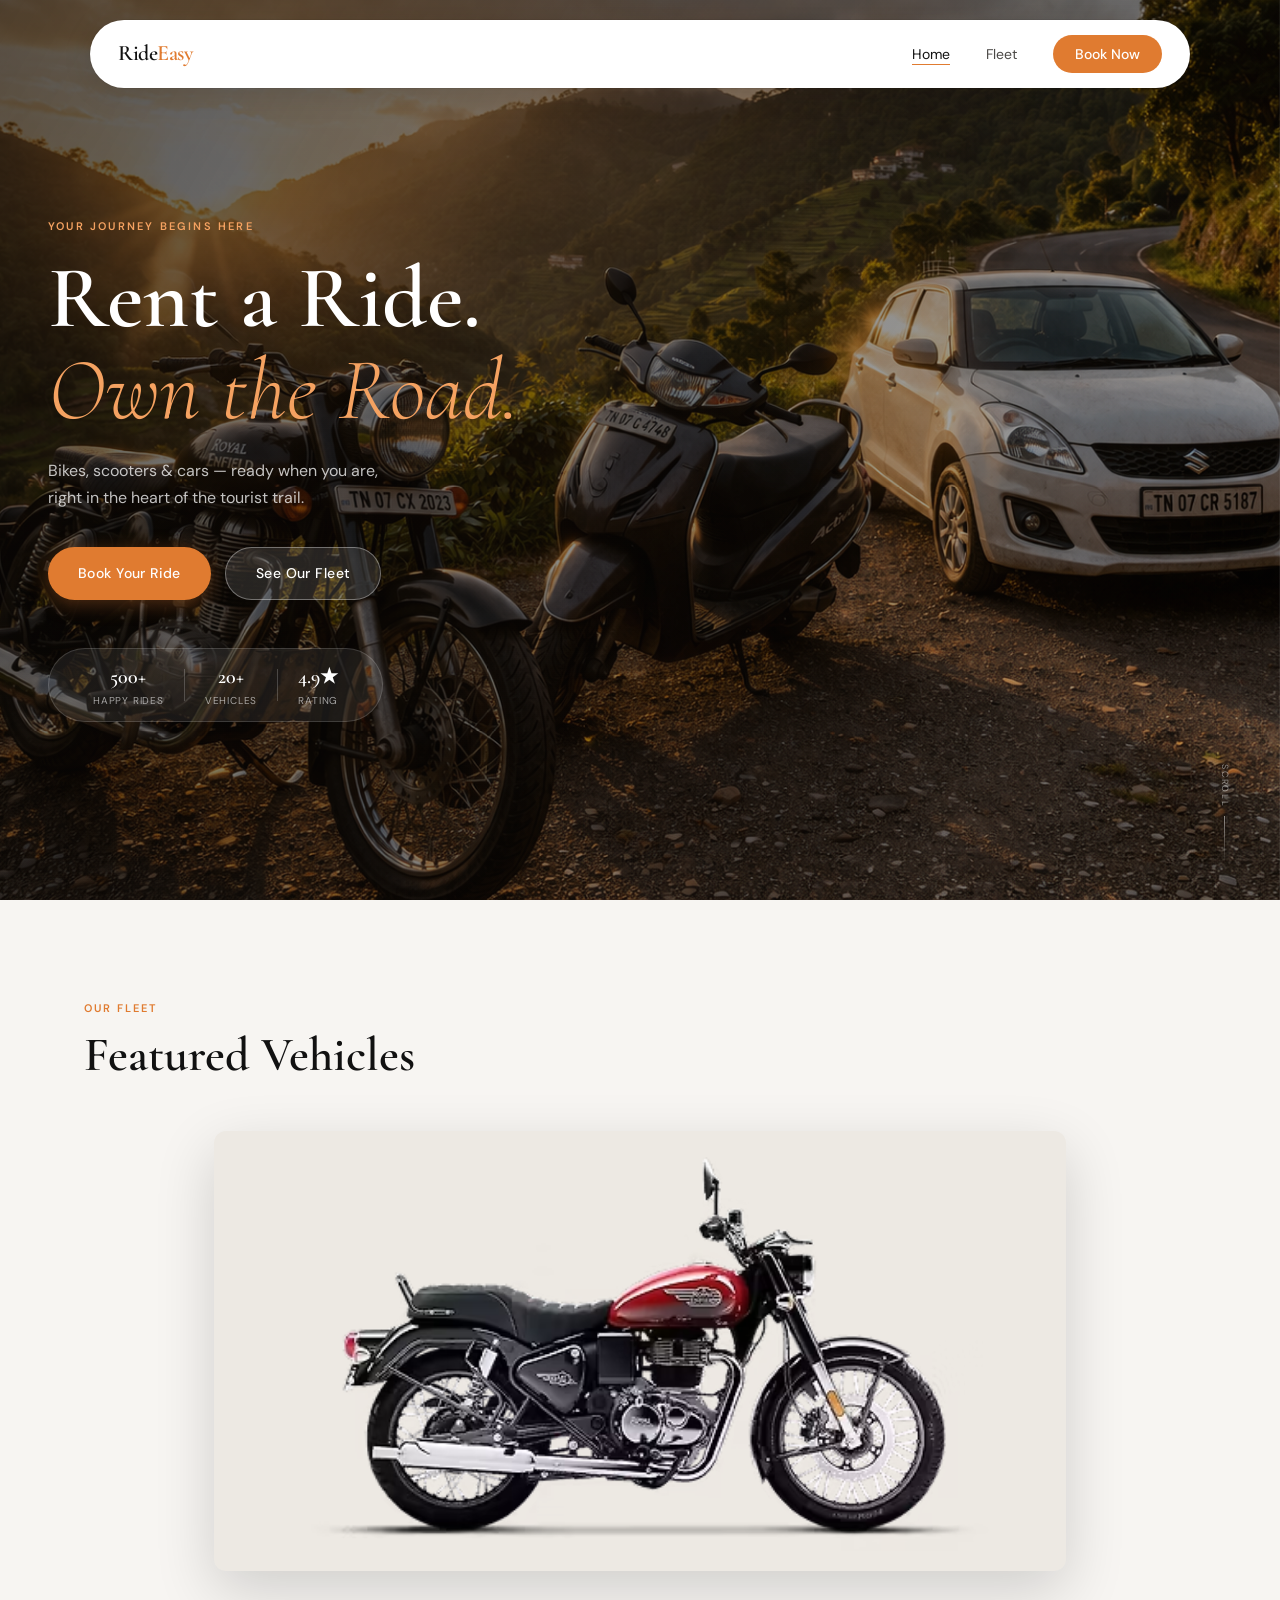
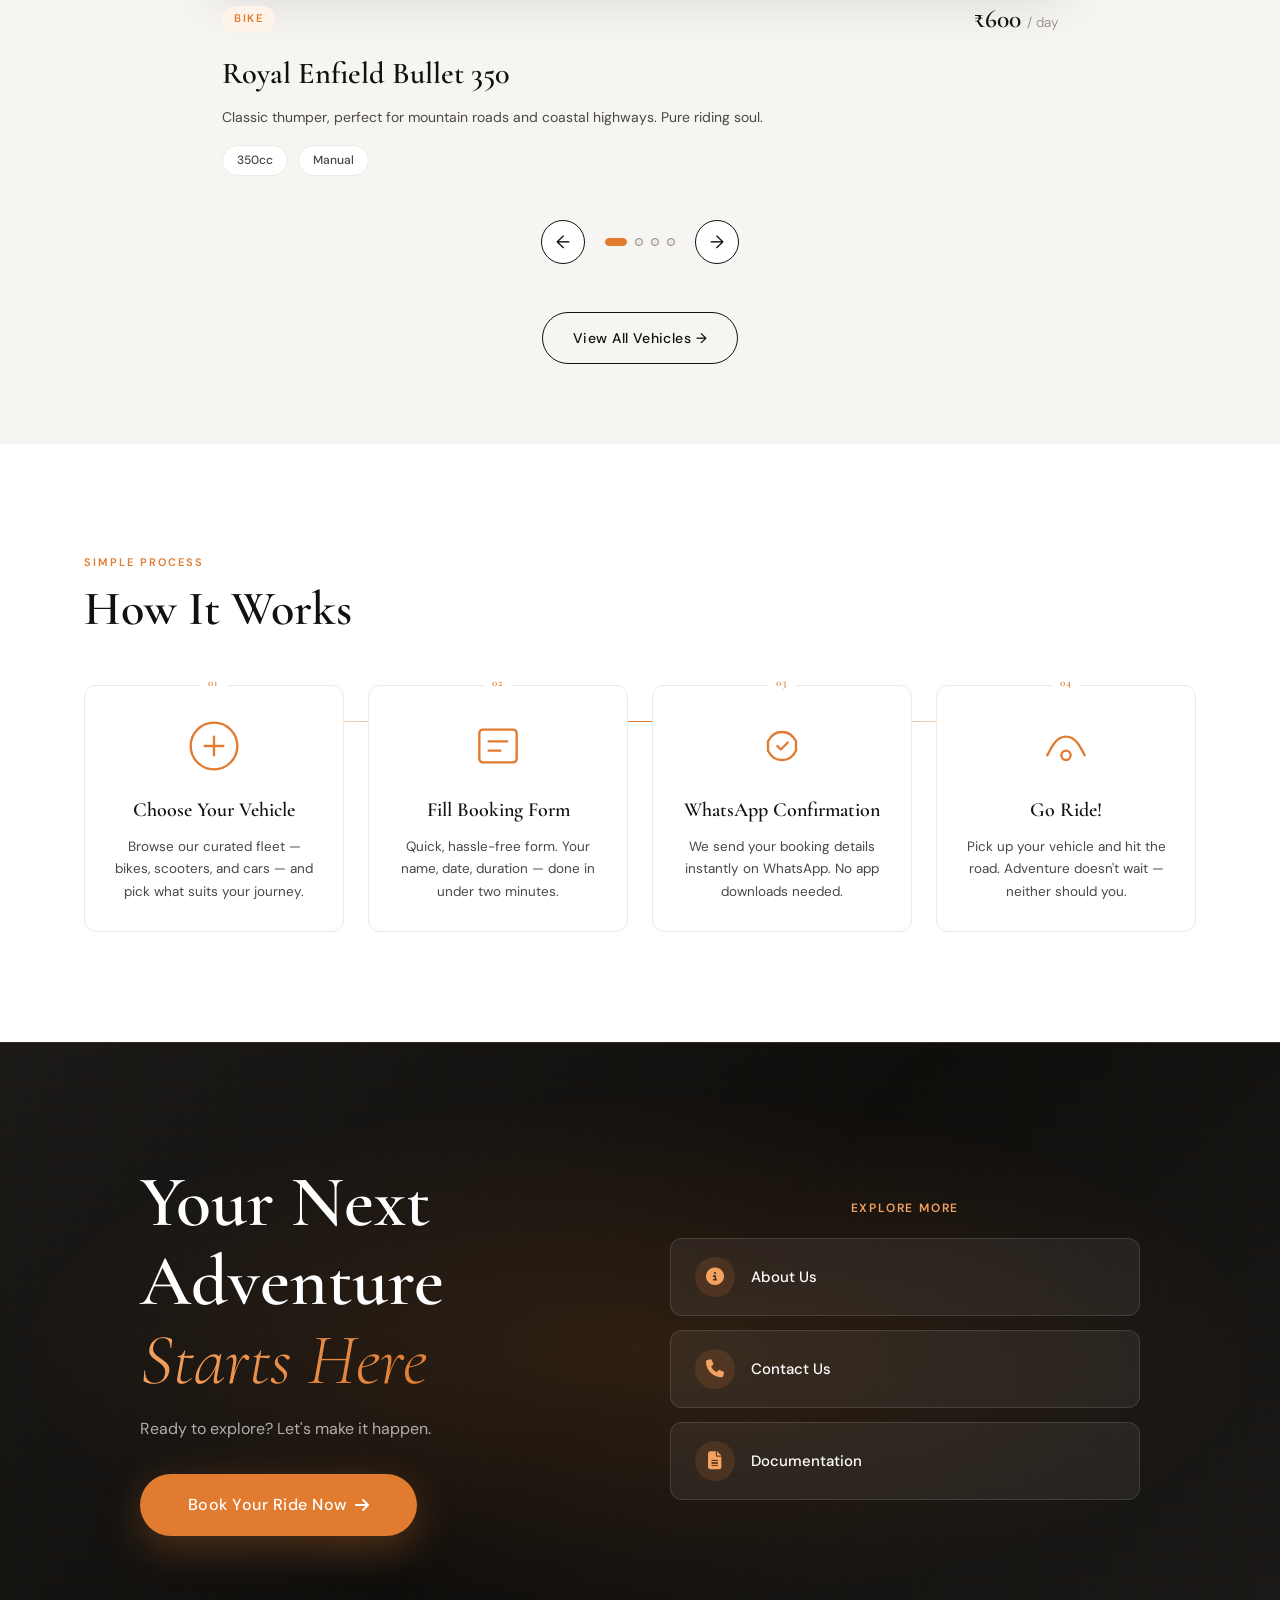
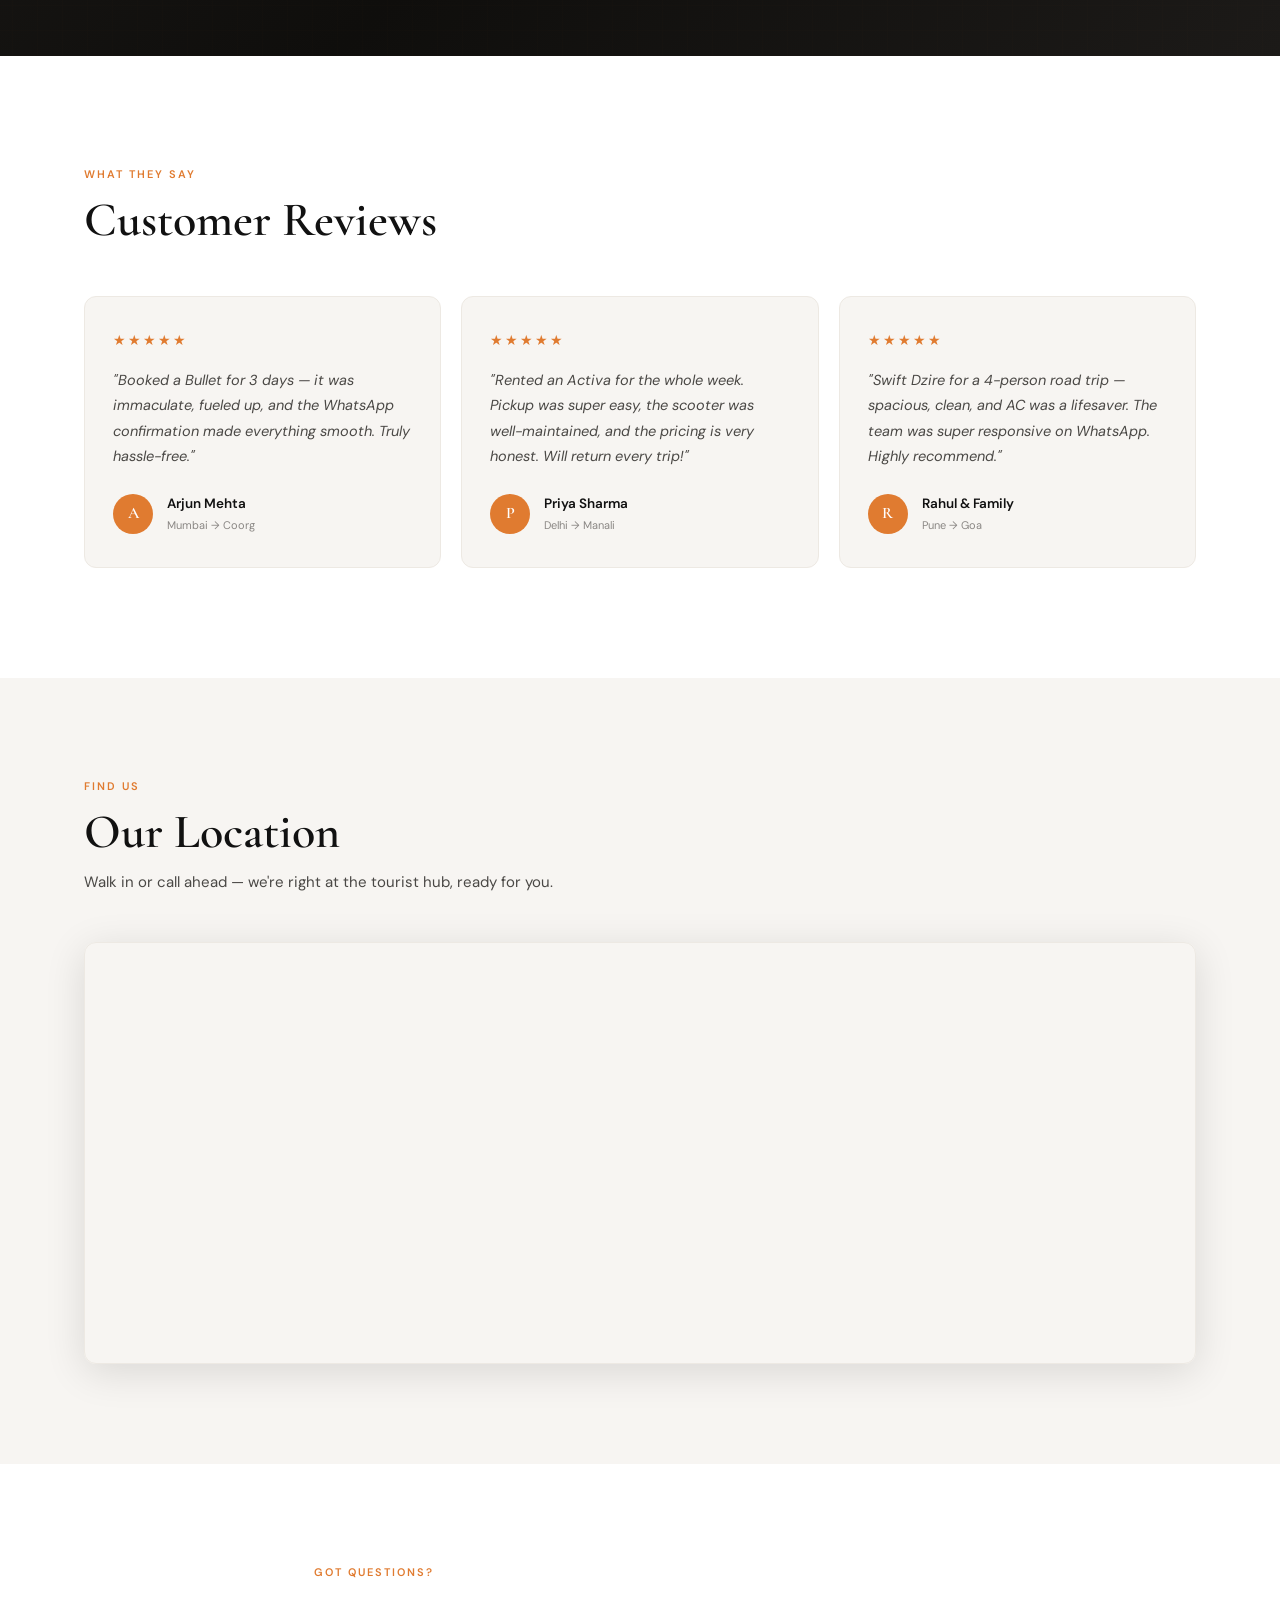
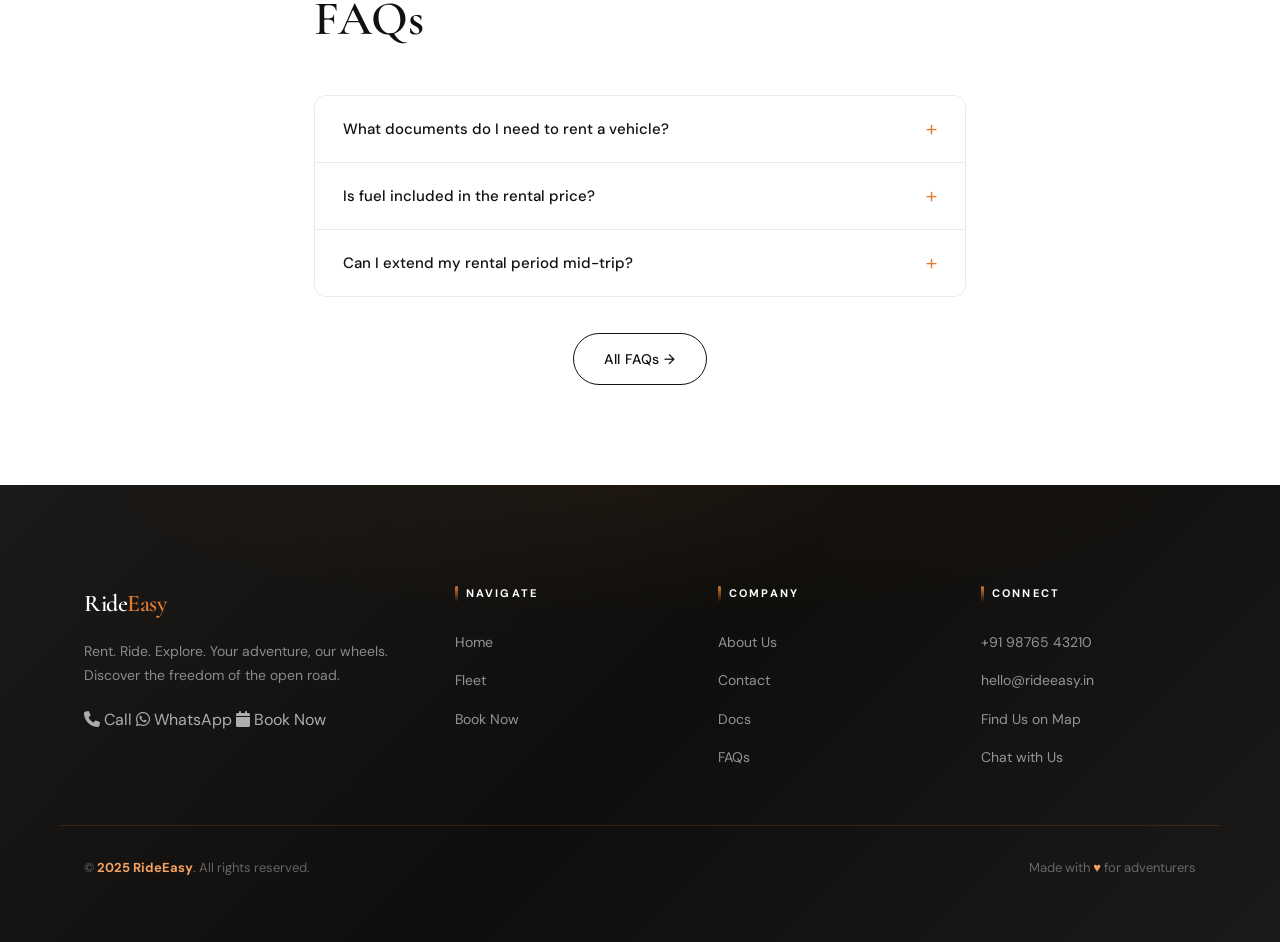
==== rental/index.html @ 8d0d3fc6 "rental bike templates" ====
<!DOCTYPE html>
<html lang="en">
<head>
  <meta charset="UTF-8" />
  <meta name="viewport" content="width=device-width, initial-scale=1.0"/>
  <title>RideEasy — Rent. Ride. Explore.</title>
  <link rel="stylesheet" href="css/style.css" />
  <link rel="preconnect" href="https://fonts.googleapis.com">
  <link rel="preconnect" href="https://fonts.gstatic.com" crossorigin>
  <link href="https://fonts.googleapis.com/css2?family=Cormorant+Garamond:ital,wght@0,300;0,400;0,600;1,300;1,400&family=DM+Sans:wght@300;400;500;600&display=swap" rel="stylesheet">
  <link rel="stylesheet" href="https://cdnjs.cloudflare.com/ajax/libs/font-awesome/6.5.0/css/all.min.css">
</head>
<body>

  <!-- NAV -->
  <nav class="navbar" id="navbar">
    <div class="nav-inner">
      <a href="index.html" class="nav-logo">Ride<span>Easy</span></a>
      <ul class="nav-links">
        <li><a href="index.html" class="active">Home</a></li>
        <li><a href="fleet.html">Fleet</a></li>
        <li><a href="book.html" class="nav-cta">Book Now</a></li>
      </ul>
      <button class="hamburger" id="hamburger" aria-label="Menu">
        <span></span><span></span><span></span>
      </button>
    </div>
    <div class="mobile-menu" id="mobileMenu">
      <a href="index.html">Home</a>
      <a href="fleet.html">Fleet</a>
      <a href="book.html">Book Now</a>
    </div>
  </nav>

  <!-- HERO -->
  <section class="hero" id="hero">
    <div class="hero-bg">
      <img src="hero.png" alt="Bike, Car and Scooter at a scenic tourist destination" class="hero-img" id="heroImg" />
      <div class="hero-overlay"></div>
    </div>
    <div class="hero-content">
      <p class="hero-eyebrow">Your journey begins here</p>
      <h1 class="hero-title">
        Rent a Ride.<br/>
        <em>Own the Road.</em>
      </h1>
      <p class="hero-sub">Bikes, scooters &amp; cars — ready when you are,<br/>right in the heart of the tourist trail.</p>
      <div class="hero-actions">
        <a href="book.html" class="btn btn-primary">Book Your Ride</a>
        <a href="fleet.html" class="btn btn-ghost">See Our Fleet</a>
      </div>
      <div class="hero-badges">
        <div class="badge"><span class="badge-num">500+</span><span class="badge-label">Happy Rides</span></div>
        <div class="badge-sep"></div>
        <div class="badge"><span class="badge-num">20+</span><span class="badge-label">Vehicles</span></div>
        <div class="badge-sep"></div>
        <div class="badge"><span class="badge-num">4.9★</span><span class="badge-label">Rating</span></div>
      </div>
    </div>
    <div class="hero-scroll-hint">
      <span>Scroll</span>
      <div class="scroll-line"></div>
    </div>
  </section>

  <!-- FEATURED VEHICLES -->
  <section class="featured-vehicles" id="fleet">
    <div class="container">
      <div class="section-header">
        <p class="section-eyebrow">Our Fleet</p>
        <h2 class="section-title">Featured Vehicles</h2>
      </div>
    </div>
    <div class="vehicle-slider-wrap">
      <div class="vehicle-slider" id="vehicleSlider">

        <div class="vehicle-slide active">
          <div class="vehicle-img-wrap">
            <img src="vehicle1.png" alt="Royal Enfield Bullet" />
          </div>
          <div class="vehicle-info">
            <div class="vehicle-meta">
              <span class="vehicle-tag">Bike</span>
              <span class="vehicle-price">₹600 <small>/ day</small></span>
            </div>
            <h3 class="vehicle-name">Royal Enfield Bullet 350</h3>
            <p class="vehicle-desc">Classic thumper, perfect for mountain roads and coastal highways. Pure riding soul.</p>
            <div class="vehicle-specs">
              <span>350cc</span>
              <span>Manual</span>
              <!-- <span>Helmet Included</span> -->
            </div>
          </div>
        </div>

        <div class="vehicle-slide">
          <div class="vehicle-img-wrap">
            <img src="vehicle2.png" alt="Honda Activa Scooter" />
          </div>
          <div class="vehicle-info">
            <div class="vehicle-meta">
              <span class="vehicle-tag">Scooter</span>
              <span class="vehicle-price">₹350 <small>/ day</small></span>
            </div>
            <h3 class="vehicle-name">Honda Activa 6G</h3>
            <p class="vehicle-desc">Smooth, fuel-efficient, and easy to ride. The best companion for town explorations.</p>
            <div class="vehicle-specs">
              <span>110cc</span>
              <span>Automatic</span>
              <span>Under-seat Storage</span>
            </div>
          </div>
        </div>

        <div class="vehicle-slide">
          <div class="vehicle-img-wrap">
            <img src="vehicle3.png" alt="Swift Dzire Car" />
          </div>
          <div class="vehicle-info">
            <div class="vehicle-meta">
              <span class="vehicle-tag">Car</span>
              <span class="vehicle-price">₹1,800 <small>/ day</small></span>
            </div>
            <h3 class="vehicle-name">Maruti Swift Dzire</h3>
            <p class="vehicle-desc">Spacious, air-conditioned, and reliable. Ideal for families and group travel.</p>
            <div class="vehicle-specs">
              <span>5 Seats</span>
              <span>AC</span>
              <span>GPS Enabled</span>
            </div>
          </div>
        </div>

        <div class="vehicle-slide">
          <div class="vehicle-img-wrap">
            <img src="vehicle1.png" alt="Yamaha FZ Bike" />
          </div>
          <div class="vehicle-info">
            <div class="vehicle-meta">
              <span class="vehicle-tag">Bike</span>
              <span class="vehicle-price">₹500 <small>/ day</small></span>
            </div>
            <h3 class="vehicle-name">Yamaha FZ-S V3</h3>
            <p class="vehicle-desc">Sporty, agile, and built for city and highway. Turn heads wherever you go.</p>
            <div class="vehicle-specs">
              <span>149cc</span>
              <span>Manual</span>
              <span>ABS</span>
            </div>
          </div>
        </div>

      </div>

      <div class="slider-controls">
        <button class="slider-btn prev" id="prevSlide" aria-label="Previous">&#8592;</button>
        <div class="slider-dots" id="sliderDots"></div>
        <button class="slider-btn next" id="nextSlide" aria-label="Next">&#8594;</button>
      </div>
    </div>

    <div class="container fleet-btn-wrap">
      <a href="fleet.html" class="btn btn-outline-dark">View All Vehicles &rarr;</a>
    </div>
  </section>

  <!-- HOW IT WORKS -->
  <section class="how-it-works" id="how">
    <div class="container">
      <div class="section-header">
        <p class="section-eyebrow">Simple Process</p>
        <h2 class="section-title">How It Works</h2>
      </div>
      <div class="steps-grid">
        <div class="step-card" data-step="01">
          <div class="step-icon">
            <svg viewBox="0 0 48 48" fill="none" xmlns="http://www.w3.org/2000/svg">
              <circle cx="24" cy="24" r="20" stroke="currentColor" stroke-width="2"/>
              <path d="M16 24h16M24 16v16" stroke="currentColor" stroke-width="2" stroke-linecap="round"/>
            </svg>
          </div>
          <h3>Choose Your Vehicle</h3>
          <p>Browse our curated fleet — bikes, scooters, and cars — and pick what suits your journey.</p>
        </div>
        <div class="step-card" data-step="02">
          <div class="step-icon">
            <svg viewBox="0 0 48 48" fill="none" xmlns="http://www.w3.org/2000/svg">
              <rect x="8" y="10" width="32" height="28" rx="3" stroke="currentColor" stroke-width="2"/>
              <path d="M16 20h16M16 28h10" stroke="currentColor" stroke-width="2" stroke-linecap="round"/>
            </svg>
          </div>
          <h3>Fill Booking Form</h3>
          <p>Quick, hassle-free form. Your name, date, duration — done in under two minutes.</p>
        </div>
        <div class="step-card" data-step="03">
          <div class="step-icon">
            <svg viewBox="0 0 48 48" fill="none" xmlns="http://www.w3.org/2000/svg">
              <path d="M36 28c-1.5 3-4.5 8-12 8s-10.5-5-12-8V20c1.5-3 4.5-8 12-8s10.5 5 12 8v8z" stroke="currentColor" stroke-width="2"/>
              <path d="M20 24l3 3 6-6" stroke="currentColor" stroke-width="2" stroke-linecap="round" stroke-linejoin="round"/>
            </svg>
          </div>
          <h3>WhatsApp Confirmation</h3>
          <p>We send your booking details instantly on WhatsApp. No app downloads needed.</p>
        </div>
        <div class="step-card" data-step="04">
          <div class="step-icon">
            <svg viewBox="0 0 48 48" fill="none" xmlns="http://www.w3.org/2000/svg">
              <path d="M8 32c4-8 8-16 16-16s12 8 16 16" stroke="currentColor" stroke-width="2" stroke-linecap="round"/>
              <circle cx="24" cy="32" r="4" stroke="currentColor" stroke-width="2"/>
            </svg>
          </div>
          <h3>Go Ride!</h3>
          <p>Pick up your vehicle and hit the road. Adventure doesn't wait — neither should you.</p>
        </div>
      </div>
    </div>
  </section>

  <!-- BOOK NOW SECTION -->
  <section class="book-section" id="book">
    <div class="book-bg-deco"></div>
    <div class="book-inner">
      <div class="book-content">
        <h2 class="book-title">Your Next Adventure<br/><em>Starts Here</em></h2>
        <p class="book-subtitle">Ready to explore? Let's make it happen.</p>
        <a href="book.html" class="btn btn-primary btn-large book-cta">
          <span>Book Your Ride Now</span>
          <i class="fas fa-arrow-right"></i>
        </a>
      </div>
      <div class="book-links-section">
        <p class="book-links-label">Explore More</p>
        <div class="book-links">
          <a href="about.html" class="book-link-card">
            <div class="link-icon"><i class="fas fa-info-circle"></i></div>
            <span>About Us</span>
          </a>
          <a href="contact.html" class="book-link-card">
            <div class="link-icon"><i class="fas fa-phone"></i></div>
            <span>Contact Us</span>
          </a>
          <a href="docs.html" class="book-link-card">
            <div class="link-icon"><i class="fas fa-file-alt"></i></div>
            <span>Documentation</span>
          </a>
        </div>
      </div>
    </div>
  </section>

  <!-- REVIEWS -->
  <section class="reviews-section" id="reviews">
    <div class="container">
      <div class="section-header">
        <p class="section-eyebrow">What They Say</p>
        <h2 class="section-title">Customer Reviews</h2>
      </div>
      <div class="reviews-grid">
        <div class="review-card">
          <div class="review-stars">★★★★★</div>
          <p class="review-text">"Booked a Bullet for 3 days — it was immaculate, fueled up, and the WhatsApp confirmation made everything smooth. Truly hassle-free."</p>
          <div class="review-author">
            <div class="review-avatar">A</div>
            <div>
              <strong>Arjun Mehta</strong>
              <span>Mumbai → Coorg</span>
            </div>
          </div>
        </div>
        <div class="review-card">
          <div class="review-stars">★★★★★</div>
          <p class="review-text">"Rented an Activa for the whole week. Pickup was super easy, the scooter was well-maintained, and the pricing is very honest. Will return every trip!"</p>
          <div class="review-author">
            <div class="review-avatar">P</div>
            <div>
              <strong>Priya Sharma</strong>
              <span>Delhi → Manali</span>
            </div>
          </div>
        </div>
        <div class="review-card">
          <div class="review-stars">★★★★★</div>
          <p class="review-text">"Swift Dzire for a 4-person road trip — spacious, clean, and AC was a lifesaver. The team was super responsive on WhatsApp. Highly recommend."</p>
          <div class="review-author">
            <div class="review-avatar">R</div>
            <div>
              <strong>Rahul &amp; Family</strong>
              <span>Pune → Goa</span>
            </div>
          </div>
        </div>
      </div>
    </div>
  </section>

  <!-- MAP -->
  <section class="map-section" id="location">
    <div class="container">
      <div class="section-header">
        <p class="section-eyebrow">Find Us</p>
        <h2 class="section-title">Our Location</h2>
        <p class="section-desc">Walk in or call ahead — we're right at the tourist hub, ready for you.</p>
      </div>
      <div class="map-wrapper">
        <iframe
          src="https://www.google.com/maps/embed?pb=!1m18!1m12!1m3!1d30594.726399999998!2d73.6574!3d17.9236!2m3!1f0!2f0!3f0!3m2!1i1024!2i768!4f13.1!3m3!1m2!1s0x3bc2dead2f0d7c75%3A0x7a3bac8e5d9e0ed7!2sMahabaleshwar%2C%20Maharashtra!5e0!3m2!1sen!2sin!4v1700000000000"
          width="100%"
          height="420"
          style="border:0;"
          allowfullscreen=""
          loading="lazy"
          referrerpolicy="no-referrer-when-downgrade"
          title="RideEasy Location">
        </iframe>
      </div>
    </div>
  </section>

  <!-- FAQ -->
  <section class="faq-section" id="faq">
    <div class="container faq-inner">
      <div class="section-header">
        <p class="section-eyebrow">Got Questions?</p>
        <h2 class="section-title">FAQs</h2>
      </div>
      <div class="faq-list">
        <div class="faq-item">
          <button class="faq-question" aria-expanded="false">
            What documents do I need to rent a vehicle?
            <span class="faq-icon">+</span>
          </button>
          <div class="faq-answer">
            <p>You'll need a valid government-issued ID (Aadhar, Passport, or Driving License) and a driving licence for bikes and cars. For scooters, a two-wheeler licence is mandatory.</p>
          </div>
        </div>
        <div class="faq-item">
          <button class="faq-question" aria-expanded="false">
            Is fuel included in the rental price?
            <span class="faq-icon">+</span>
          </button>
          <div class="faq-answer">
            <p>Vehicles are provided with a full tank. You return them full — what you use is on you. It keeps things simple and fair for everyone.</p>
          </div>
        </div>
        <div class="faq-item">
          <button class="faq-question" aria-expanded="false">
            Can I extend my rental period mid-trip?
            <span class="faq-icon">+</span>
          </button>
          <div class="faq-answer">
            <p>Absolutely. Just drop us a WhatsApp message and we'll arrange the extension based on availability. No extra hidden charges.</p>
          </div>
        </div>
      </div>
      <div class="faq-footer">
        <a href="faq.html" class="btn btn-outline-dark">All FAQs &rarr;</a>
      </div>
    </div>
  </section>

  <!-- FOOTER -->
  <footer class="footer">
    <div class="footer-inner">
      <div class="footer-brand">
        <a href="index.html" class="nav-logo">Ride<span>Easy</span></a>
        <p>Rent. Ride. Explore. Your adventure, our wheels. Discover the freedom of the open road.</p>
        <div class="footer-brand-links">
          <a href="tel:+919876543210" class="footer-brand-btn" title="Call Us">
            <i class="fas fa-phone"></i>
            <span>Call</span>
          </a>
          <a href="https://wa.me/919876543210" class="footer-brand-btn" target="_blank" title="WhatsApp">
            <i class="fab fa-whatsapp"></i>
            <span>WhatsApp</span>
          </a>
          <a href="book.html" class="footer-brand-btn" title="Book Now">
            <i class="fas fa-calendar"></i>
            <span>Book Now</span>
          </a>
        </div>
      </div>
      <div class="footer-col">
        <h4>Navigate</h4>
        <a href="index.html">Home</a>
        <a href="fleet.html">Fleet</a>
        <a href="book.html">Book Now</a>
      </div>
      <div class="footer-col">
        <h4>Company</h4>
        <a href="about.html">About Us</a>
        <a href="contact.html">Contact</a>
        <a href="docs.html">Docs</a>
        <a href="faq.html">FAQs</a>
      </div>
      <div class="footer-col">
        <h4>Connect</h4>
        <a href="tel:+919876543210">+91 98765 43210</a>
        <a href="mailto:hello@rideeasy.in">hello@rideeasy.in</a>
        <a href="#location">Find Us on Map</a>
        <a href="https://wa.me/919876543210" target="_blank">Chat with Us</a>
      </div>
    </div>
    <div class="footer-bottom">
      <p>&copy; <strong>2025 RideEasy</strong>. All rights reserved.</p>
      <p>Made with <strong>♥</strong> for adventurers</p>
    </div>
  </footer>

  <script src="js/main.js"></script>
</body>
</html>
---- rental/css/style.css ----
/* =============================================
   RIDEEASY — style.css
   Palette: White + Near-White + Coal Black + Amber/Orange accent
   Fonts: Cormorant Garamond (display) + DM Sans (body)
   ============================================= */

:root {
  --white: #ffffff;
  --off-white: #f7f5f2;
  --light: #ede9e3;
  --black: #111111;
  --dark: #1c1a18;
  --mid: #4a4845;
  --muted: #8a8784;
  --accent: #e07b30;
  --accent-light: #f5a261;
  --accent-bg: #fef3e8;
  --blue: #2563eb;

  --font-display: 'Cormorant Garamond', Georgia, serif;
  --font-body: 'DM Sans', sans-serif;

  --radius: 12px;
  --radius-sm: 6px;
  --shadow: 0 4px 24px rgba(0,0,0,0.08);
  --shadow-md: 0 8px 40px rgba(0,0,0,0.12);
  --shadow-lg: 0 20px 60px rgba(0,0,0,0.16);

  --nav-h: 68px;
  --transition: 0.3s cubic-bezier(0.4,0,0.2,1);
}

/* ===== RESET ===== */
*, *::before, *::after { box-sizing: border-box; margin: 0; padding: 0; }
html { scroll-behavior: smooth; }
body {
  font-family: var(--font-body);
  background: var(--white);
  color: var(--black);
  font-size: 16px;
  line-height: 1.6;
  overflow-x: hidden;
}
img { display: block; width: 100%; object-fit: cover; }
a { text-decoration: none; color: inherit; }
ul { list-style: none; }
button { cursor: pointer; border: none; background: none; font-family: var(--font-body); }

/* ===== CONTAINERS ===== */
.container {
  max-width: 1160px;
  margin: 0 auto;
  padding: 0 24px;
}

/* ===== TYPOGRAPHY HELPERS ===== */
.section-eyebrow {
  font-family: var(--font-body);
  font-size: 11px;
  font-weight: 600;
  letter-spacing: 0.18em;
  text-transform: uppercase;
  color: var(--accent);
  margin-bottom: 10px;
}
.section-eyebrow.light { color: var(--accent-light); }

.section-title {
  font-family: var(--font-display);
  font-size: clamp(2rem, 4vw, 3rem);
  font-weight: 600;
  color: var(--black);
  line-height: 1.15;
}
.section-desc {
  color: var(--mid);
  font-size: 15px;
  margin-top: 10px;
  max-width: 480px;
}
.section-header { margin-bottom: 48px; }

/* ===== BUTTONS ===== */
.btn {
  display: inline-flex;
  align-items: center;
  gap: 8px;
  padding: 14px 30px;
  border-radius: 100px;
  font-family: var(--font-body);
  font-size: 14px;
  font-weight: 500;
  letter-spacing: 0.03em;
  transition: all var(--transition);
  white-space: nowrap;
}
.btn-primary {
  background: var(--accent);
  color: var(--white);
  box-shadow: 0 4px 20px rgba(224,123,48,0.35);
}
.btn-primary:hover {
  background: #c96a1f;
  box-shadow: 0 6px 28px rgba(224,123,48,0.45);
  transform: translateY(-2px);
}
.btn-ghost {
  background: rgba(255,255,255,0.12);
  color: var(--white);
  border: 1px solid rgba(255,255,255,0.35);
  backdrop-filter: blur(10px);
}
.btn-ghost:hover {
  background: rgba(255,255,255,0.22);
  transform: translateY(-2px);
}
.btn-outline-dark {
  background: transparent;
  color: var(--black);
  border: 1.5px solid var(--black);
}
.btn-outline-dark:hover {
  background: var(--black);
  color: var(--white);
  transform: translateY(-2px);
}
.btn-large {
  padding: 18px 48px;
  font-size: 16px;
}

/* ===== NAVBAR ===== */
.navbar {
  position: fixed;
  top: 20px;
  left: 50%;
  transform: translateX(-50%);
  width: calc(100% - 48px);
  max-width: 1100px;
  z-index: 1000;
  background: var(--white);
  border-radius: 100px;
  box-shadow: 0 4px 30px rgba(0,0,0,0.12), 0 0 0 1px rgba(0,0,0,0.05);
  transition: all var(--transition);
}
.navbar.scrolled {
  top: 12px;
  box-shadow: 0 8px 40px rgba(0,0,0,0.16), 0 0 0 1px rgba(0,0,0,0.06);
}
.nav-inner {
  display: flex;
  align-items: center;
  justify-content: space-between;
  padding: 0 28px;
  height: var(--nav-h);
}
.nav-logo {
  font-family: var(--font-display);
  font-size: 22px;
  font-weight: 600;
  color: var(--black);
  letter-spacing: -0.02em;
}
.nav-logo span { color: var(--accent); }
.nav-links {
  display: flex;
  align-items: center;
  gap: 36px;
}
.nav-links a {
  font-size: 14px;
  font-weight: 400;
  color: var(--mid);
  transition: color var(--transition);
  position: relative;
}
.nav-links a::after {
  content: '';
  position: absolute;
  bottom: -2px; left: 0;
  width: 0; height: 1.5px;
  background: var(--accent);
  transition: width var(--transition);
}
.nav-links a:hover, .nav-links a.active { color: var(--black); }
.nav-links a:hover::after, .nav-links a.active::after { width: 100%; }
.nav-cta {
  background: var(--accent) !important;
  color: var(--white) !important;
  padding: 10px 22px;
  border-radius: 100px;
  font-weight: 500 !important;
  transition: all var(--transition) !important;
}
.nav-cta::after { display: none !important; }
.nav-cta:hover {
  background: #c96a1f !important;
  transform: translateY(-1px);
}
.hamburger {
  display: none;
  flex-direction: column;
  gap: 5px;
  padding: 4px;
}
.hamburger span {
  display: block;
  width: 22px; height: 2px;
  background: var(--black);
  border-radius: 2px;
  transition: all var(--transition);
}
.mobile-menu {
  display: none;
  flex-direction: column;
  padding: 16px 28px 20px;
  border-top: 1px solid var(--light);
  gap: 4px;
}
.mobile-menu a {
  padding: 10px 0;
  font-size: 15px;
  color: var(--mid);
  border-bottom: 1px solid var(--light);
  transition: color var(--transition);
}
.mobile-menu a:last-child { border: none; color: var(--accent); font-weight: 500; }
.mobile-menu.open { display: flex; }

/* ===== HERO ===== */
.hero {
  position: relative;
  width: 100%;
  height: 100svh;
  min-height: 640px;
  display: flex;
  align-items: center;
  overflow: hidden;
}
.hero-bg {
  position: absolute;
  inset: 0;
  z-index: 0;
}
.hero-img {
  width: 100%; 
  height: 100%;
  object-fit: cover;
  object-position: center center;
  transform: scale(1.04);
  animation: heroZoom 10s ease forwards;
  will-change: transform;
}
@keyframes heroZoom {
  to { transform: scale(1); }
}
.hero-overlay {
  position: absolute;
  inset: 0;
  background: linear-gradient(
    120deg,
    rgba(10,8,6,0.68) 0%,
    rgba(10,8,6,0.45) 55%,
    rgba(10,8,6,0.20) 100%
  );
  z-index: 1;
}
.hero-content {
  position: relative;
  z-index: 1;
  max-width: 640px;
  padding: 0 48px;
  margin-top: 40px;
  animation: heroFade 1.2s ease both;
  animation-delay: 0.2s;
}
@keyframes heroFade {
  from { opacity: 0; transform: translateY(28px); }
  to { opacity: 1; transform: translateY(0); }
}
.hero-eyebrow {
  font-family: var(--font-body);
  font-size: 11px;
  font-weight: 600;
  letter-spacing: 0.2em;
  text-transform: uppercase;
  color: var(--accent-light);
  margin-bottom: 16px;
}
.hero-title {
  font-family: var(--font-display);
  font-size: clamp(3rem, 7vw, 5.5rem);
  font-weight: 600;
  color: var(--white);
  line-height: 1.05;
  margin-bottom: 20px;
}
.hero-title em {
  font-style: italic;
  font-weight: 300;
  color: var(--accent-light);
}
.hero-sub {
  font-size: 16px;
  color: rgba(255,255,255,0.75);
  line-height: 1.7;
  margin-bottom: 36px;
}
.hero-actions {
  display: flex;
  gap: 14px;
  flex-wrap: wrap;
  margin-bottom: 48px;
}
.hero-badges {
  display: flex;
  align-items: center;
  gap: 0;
  background: rgba(255,255,255,0.08);
  backdrop-filter: blur(12px);
  border: 1px solid rgba(255,255,255,0.15);
  border-radius: 100px;
  padding: 12px 24px;
  display: inline-flex;
  gap: 0;
}
.badge {
  display: flex;
  flex-direction: column;
  align-items: center;
  padding: 0 20px;
}
.badge-num {
  font-family: var(--font-display);
  font-size: 20px;
  font-weight: 600;
  color: var(--white);
}
.badge-label {
  font-size: 10px;
  color: rgba(255,255,255,0.6);
  letter-spacing: 0.08em;
  text-transform: uppercase;
}
.badge-sep {
  width: 1px;
  height: 32px;
  background: rgba(255,255,255,0.2);
}
.hero-scroll-hint {
  position: absolute;
  bottom: 36px;
  right: 48px;
  display: flex;
  flex-direction: column;
  align-items: center;
  gap: 8px;
  z-index: 1;
  opacity: 0.5;
}
.hero-scroll-hint span {
  font-size: 9px;
  letter-spacing: 0.2em;
  text-transform: uppercase;
  color: white;
  writing-mode: vertical-rl;
}
.scroll-line {
  width: 1px;
  height: 48px;
  background: linear-gradient(to bottom, white, transparent);
  animation: scrollPulse 2s ease infinite;
}
@keyframes scrollPulse {
  0%, 100% { opacity: 0.4; transform: scaleY(1); }
  50% { opacity: 1; transform: scaleY(0.7); }
}

/* ===== HOW IT WORKS ===== */
.how-it-works {
  padding: 110px 0;
  background: var(--white);
}
.steps-grid {
  display: grid;
  grid-template-columns: repeat(4, 1fr);
  gap: 24px;
  position: relative;
}
.steps-grid::before {
  content: '';
  position: absolute;
  top: 36px;
  left: calc(12.5% + 20px);
  right: calc(12.5% + 20px);
  height: 1px;
  background: linear-gradient(to right, var(--light), var(--accent), var(--light));
  z-index: 0;
}
.step-card {
  position: relative;
  z-index: 1;
  background: var(--white);
  border: 1px solid var(--light);
  border-radius: var(--radius);
  padding: 32px 24px 28px;
  text-align: center;
  transition: all var(--transition);
  cursor: default;
}
.step-card:hover {
  border-color: var(--accent);
  box-shadow: var(--shadow-md);
  transform: translateY(-6px);
}
.step-card::before {
  content: attr(data-step);
  position: absolute;
  top: -12px;
  left: 50%;
  transform: translateX(-50%);
  font-family: var(--font-display);
  font-size: 11px;
  font-weight: 600;
  color: var(--accent);
  background: var(--white);
  padding: 0 8px;
  letter-spacing: 0.1em;
}
.step-icon {
  width: 56px; height: 56px;
  margin: 0 auto 20px;
  color: var(--accent);
}
.step-icon svg { width: 100%; height: 100%; }
.step-card h3 {
  font-family: var(--font-display);
  font-size: 1.25rem;
  font-weight: 600;
  margin-bottom: 10px;
  color: var(--black);
}
.step-card p {
  font-size: 13.5px;
  color: var(--mid);
  line-height: 1.65;
}

/* ===== FEATURED VEHICLES ===== */
.featured-vehicles {
  padding: 100px 0 80px;
  background: var(--off-white);
  overflow: hidden;
}
.vehicle-slider-wrap {
  position: relative;
  margin: 0 auto;
  max-width: 900px;
  padding: 0 24px;
}
.vehicle-slider {
  position: relative;
  width: 100%;
}
.vehicle-slide {
  display: none;
  animation: slideFade 0.5s ease both;
}
.vehicle-slide.active { display: block; }
@keyframes slideFade {
  from { opacity: 0; transform: translateX(20px); }
  to { opacity: 1; transform: translateX(0); }
}
.vehicle-img-wrap {
  width: 100%;
  height: 440px;
  border-radius: var(--radius);
  overflow: hidden;
  background: var(--light);
  box-shadow: var(--shadow-lg);
}
.vehicle-img-wrap img {
  width: 100%; height: 100%;
  object-fit: contain;
  transition: transform 0.6s ease;
}
.vehicle-slide:hover .vehicle-img-wrap img { transform: scale(1.03); }
.vehicle-info {
  padding: 28px 8px 20px;
}
.vehicle-meta {
  display: flex;
  align-items: center;
  justify-content: space-between;
  margin-bottom: 10px;
}
.vehicle-tag {
  font-size: 11px;
  font-weight: 600;
  letter-spacing: 0.14em;
  text-transform: uppercase;
  color: var(--accent);
  background: var(--accent-bg);
  padding: 4px 12px;
  border-radius: 100px;
}
.vehicle-price {
  font-family: var(--font-display);
  font-size: 1.6rem;
  font-weight: 600;
  color: var(--black);
}
.vehicle-price small {
  font-size: 0.85rem;
  color: var(--muted);
  font-weight: 300;
  font-family: var(--font-body);
}
.vehicle-name {
  font-family: var(--font-display);
  font-size: 1.9rem;
  font-weight: 600;
  color: var(--black);
  margin-bottom: 8px;
}
.vehicle-desc {
  font-size: 14px;
  color: var(--mid);
  margin-bottom: 16px;
  line-height: 1.6;
}
.vehicle-specs {
  display: flex;
  gap: 10px;
  flex-wrap: wrap;
}
.vehicle-specs span {
  font-size: 12px;
  font-weight: 500;
  color: var(--mid);
  background: var(--white);
  border: 1px solid var(--light);
  padding: 5px 14px;
  border-radius: 100px;
}
.slider-controls {
  display: flex;
  align-items: center;
  justify-content: center;
  gap: 20px;
  margin-top: 24px;
  padding-bottom: 8px;
}
.slider-btn {
  width: 44px; height: 44px;
  border-radius: 50%;
  border: 1.5px solid var(--black);
  display: flex; align-items: center; justify-content: center;
  font-size: 18px;
  color: var(--black);
  transition: all var(--transition);
  background: var(--white);
}
.slider-btn:hover {
  background: var(--black);
  color: var(--white);
  transform: scale(1.06);
}
.slider-dots {
  display: flex;
  gap: 8px;
  align-items: center;
}
.dot {
  width: 8px; height: 8px;
  border-radius: 50%;
  background: var(--light);
  border: 1.5px solid var(--muted);
  transition: all var(--transition);
  cursor: pointer;
}
.dot.active {
  background: var(--accent);
  border-color: var(--accent);
  width: 22px;
  border-radius: 100px;
}
.fleet-btn-wrap {
  text-align: center;
  margin-top: 40px;
}

/* ===== BOOK NOW SECTION ===== */
.book-section {
  background: linear-gradient(135deg, var(--dark) 0%, #0f0e0c 50%, var(--dark) 100%);
  padding: 120px 24px;
  text-align: center;
  position: relative;
  overflow: hidden;
  border-top: 1px solid rgba(224,123,48,0.2);
}
.book-section::before,
.book-section::after {
  content: '';
  position: absolute;
  inset: 0;
  background: radial-gradient(ellipse 70% 60% at 50% 50%, rgba(224,123,48,0.08) 0%, transparent 70%);
  pointer-events: none;
}
.book-bg-deco {
  position: absolute;
  inset: 0;
  opacity: 0.03;
  background-image: 
    linear-gradient(0deg, transparent 24%, rgba(224,123,48,0.3) 25%, rgba(224,123,48,0.3) 26%, transparent 27%, transparent 74%, rgba(224,123,48,0.3) 75%, rgba(224,123,48,0.3) 76%, transparent 77%, transparent),
    linear-gradient(90deg, transparent 24%, rgba(224,123,48,0.3) 25%, rgba(224,123,48,0.3) 26%, transparent 27%, transparent 74%, rgba(224,123,48,0.3) 75%, rgba(224,123,48,0.3) 76%, transparent 77%, transparent);
  background-size: 50px 50px;
}
.book-inner {
  position: relative;
  z-index: 1;
  max-width: 1000px;
  margin: 0 auto;
  display: grid;
  grid-template-columns: 1fr 1fr;
  gap: 60px;
  align-items: center;
}
.book-content { text-align: left; }
.book-title {
  font-family: var(--font-display);
  font-size: clamp(2.5rem, 6vw, 4.5rem);
  font-weight: 600;
  color: var(--white);
  line-height: 1.1;
  margin-bottom: 16px;
  animation: fadeInUp 0.8s ease 0.1s both;
}
.book-title em {
  font-style: italic;
  font-weight: 300;
  background: linear-gradient(120deg, var(--accent-light), var(--accent));
  -webkit-background-clip: text;
  -webkit-text-fill-color: transparent;
  background-clip: text;
}
.book-subtitle {
  font-size: 16px;
  color: rgba(255,255,255,0.65);
  margin-bottom: 32px;
  line-height: 1.6;
  animation: fadeInUp 0.8s ease 0.2s both;
}
.book-cta {
  animation: fadeInUp 0.8s ease 0.3s both;
  box-shadow: 0 12px 40px rgba(224,123,48,0.3);
}
.book-cta:hover {
  box-shadow: 0 20px 60px rgba(224,123,48,0.45);
}
.book-cta i { transition: transform 0.3s ease; }
.book-cta:hover i { transform: translateX(4px); }

@keyframes fadeInUp {
  from { opacity: 0; transform: translateY(20px); }
  to { opacity: 1; transform: translateY(0); }
}

.book-links-section {
  animation: fadeInUp 0.8s ease 0.4s both;
}
.book-links-label {
  font-size: 12px;
  font-weight: 600;
  letter-spacing: 0.15em;
  text-transform: uppercase;
  color: var(--accent-light);
  margin-bottom: 20px;
}
.book-links {
  display: grid;
  grid-template-columns: 1fr;
  gap: 14px;
}
.book-link-card {
  display: flex;
  align-items: center;
  gap: 16px;
  padding: 18px 24px;
  background: rgba(255,255,255,0.06);
  border: 1.5px solid rgba(255,255,255,0.12);
  border-radius: var(--radius);
  color: var(--white);
  font-weight: 500;
  font-size: 15px;
  transition: all var(--transition);
  position: relative;
  overflow: hidden;
}
.book-link-card::before {
  content: '';
  position: absolute;
  inset: 0;
  background: linear-gradient(120deg, transparent, rgba(224,123,48,0.1), transparent);
  opacity: 0;
  transition: opacity var(--transition);
}
.book-link-card:hover {
  background: rgba(255,255,255,0.12);
  border-color: var(--accent);
  color: var(--accent);
  transform: translateX(8px);
}
.book-link-card:hover::before { opacity: 1; }
.link-icon {
  display: flex;
  align-items: center;
  justify-content: center;
  width: 40px;
  height: 40px;
  border-radius: 50%;
  background: rgba(224,123,48,0.15);
  color: var(--accent-light);
  font-size: 18px;
  transition: all var(--transition);
  flex-shrink: 0;
}
.book-link-card:hover .link-icon {
  background: rgba(224,123,48,0.3);
  transform: scale(1.1);
}

@media (max-width: 960px) {
  .steps-grid { grid-template-columns: repeat(2, 1fr); }
  .steps-grid::before { display: none; }
  .reviews-grid { grid-template-columns: 1fr; gap: 16px; }
  .featured-review { margin: 0; }
  .footer-inner { grid-template-columns: 1fr 1fr; row-gap: 40px; }
  .book-inner { grid-template-columns: 1fr; gap: 40px; text-align: center; }
  .book-content { text-align: center; }
  .book-cta { width: fit-content; margin: 0 auto 24px; }
  .book-links-section { text-align: center; }
  .book-links { grid-template-columns: repeat(3, 1fr); gap: 12px; }
  .book-link-card { flex-direction: column; padding: 14px 16px; }
  .link-icon { width: 36px; height: 36px; font-size: 16px; }
  .btn-large { padding: 16px 40px; font-size: 15px; }
}

/* ===== REVIEWS ===== */
.reviews-section {
  padding: 110px 0;
  background: var(--white);
}
.reviews-grid {
  display: grid;
  grid-template-columns: 1fr 1fr 1fr;
  gap: 20px;
  align-items: start;
}
.review-card {
  background: var(--off-white);
  border: 1px solid var(--light);
  border-radius: var(--radius);
  padding: 32px 28px;
  transition: all var(--transition);
}
.review-card:hover {
  box-shadow: var(--shadow-md);
  transform: translateY(-4px);
}
.featured-review {
  background: var(--dark);
  border-color: transparent;
  margin-top: -16px;
  margin-bottom: -16px;
  box-shadow: var(--shadow-lg);
  position: relative;
  z-index: 1;
}
.review-stars {
  font-size: 14px;
  color: var(--accent);
  letter-spacing: 2px;
  margin-bottom: 16px;
}
.featured-review .review-stars { color: var(--accent-light); }
.review-text {
  font-size: 14.5px;
  line-height: 1.75;
  color: var(--mid);
  margin-bottom: 24px;
  font-style: italic;
}
.featured-review .review-text { color: rgba(255,255,255,0.7); }
.review-author {
  display: flex;
  align-items: center;
  gap: 14px;
}
.review-avatar {
  width: 40px; height: 40px;
  border-radius: 50%;
  background: var(--accent);
  color: white;
  display: flex; align-items: center; justify-content: center;
  font-family: var(--font-display);
  font-size: 16px;
  font-weight: 600;
  flex-shrink: 0;
}
.featured-review .review-avatar { background: var(--accent-light); }
.review-author strong {
  display: block;
  font-size: 13.5px;
  color: var(--black);
  font-weight: 600;
}
.featured-review .review-author strong { color: var(--white); }
.review-author span {
  display: block;
  font-size: 11px;
  color: var(--muted);
  margin-top: 2px;
}
.featured-review .review-author span { color: rgba(255,255,255,0.4); }

/* ===== MAP ===== */
.map-section {
  padding: 100px 0;
  background: var(--off-white);
}
.map-wrapper {
  border-radius: var(--radius);
  overflow: hidden;
  box-shadow: var(--shadow-md);
  border: 1px solid var(--light);
}
.map-wrapper iframe { display: block; }

/* ===== FAQ ===== */
.faq-section {
  padding: 100px 0;
  background: var(--white);
}
.faq-inner { max-width: 700px; margin: 0 auto; }
.faq-list {
  display: flex;
  flex-direction: column;
  gap: 0;
  border: 1px solid var(--light);
  border-radius: var(--radius);
  overflow: hidden;
}
.faq-item { border-bottom: 1px solid var(--light); }
.faq-item:last-child { border-bottom: none; }
.faq-question {
  width: 100%;
  display: flex;
  align-items: center;
  justify-content: space-between;
  padding: 22px 28px;
  font-size: 15px;
  font-weight: 500;
  color: var(--black);
  text-align: left;
  background: var(--white);
  transition: all var(--transition);
  gap: 16px;
}
.faq-question:hover { background: var(--off-white); }
.faq-icon {
  font-size: 22px;
  font-weight: 300;
  color: var(--accent);
  flex-shrink: 0;
  transition: transform var(--transition);
  line-height: 1;
}
.faq-item.open .faq-icon { transform: rotate(45deg); }
.faq-answer {
  max-height: 0;
  overflow: hidden;
  transition: max-height 0.4s ease, padding 0.3s ease;
  padding: 0 28px;
  background: var(--off-white);
}
.faq-item.open .faq-answer {
  max-height: 200px;
  padding: 4px 28px 22px;
}
.faq-answer p {
  font-size: 14px;
  color: var(--mid);
  line-height: 1.7;
}
.faq-footer {
  text-align: center;
  margin-top: 36px;
}

/* ===== FOOTER ===== */
.footer {
  background: linear-gradient(135deg, var(--dark) 0%, #0f0e0c 50%, var(--dark) 100%);
  color: rgba(255,255,255,0.65);
  padding: 100px 0 32px;
  position: relative;
  overflow: visible;
  width: 100%;
}
.footer::before {
  content: '';
  position: absolute;
  inset: 0;
  background: radial-gradient(ellipse 60% 40% at 50% 0%, rgba(224,123,48,0.05) 0%, transparent 70%);
  pointer-events: none;
  z-index: 0;
}
.footer-inner {
  max-width: 1160px;
  margin: 0 auto;
  padding: 0 24px 48px;
  display: grid;
  grid-template-columns: 1.5fr repeat(3, 1fr);
  gap: 48px;
  border-bottom: 1px solid rgba(224,123,48,0.15);
  position: relative;
  z-index: 2;
  width: 100%;
  box-sizing: border-box;
}
.footer-brand {
  display: flex;
  flex-direction: column;
  width: 100%;
  align-items: flex-start;
}
.footer-brand .nav-logo {
  color: var(--white);
  margin-bottom: 16px;
  display: block;
  font-size: 24px;
}
.footer-brand p {
  font-size: 14px;
  line-height: 1.7;
  color: rgba(255,255,255,0.5);
  margin-bottom: 20px;
}

.footer-col h4 {
  font-family: var(--font-body);
  font-size: 11px;
  font-weight: 700;
  letter-spacing: 0.2em;
  text-transform: uppercase;
  color: var(--white);
  margin-bottom: 20px;
  display: flex;
  align-items: center;
  gap: 8px;
}
.footer-col h4::before {
  content: '';
  display: block;
  width: 3px;
  height: 16px;
  background: linear-gradient(180deg, var(--accent), transparent);
  border-radius: 2px;
}
.footer-col {
  display: flex;
  flex-direction: column;
  gap: 0;
  width: 100%;
  box-sizing: border-box;
}
.footer-col a {
  font-size: 14px;
  color: rgba(255,255,255,0.55);
  padding: 8px 0;
  transition: all var(--transition);
}
.footer-col a:hover {
  color: var(--accent-light);
}

.footer-bottom {
  max-width: 1160px;
  margin: 0 auto;
  padding: 32px 24px;
  display: flex;
  justify-content: space-between;
  align-items: center;
  font-size: 13px;
  color: rgba(255,255,255,0.35);
  flex-wrap: wrap;
  gap: 16px;
  position: relative;
  z-index: 2;
}
.footer-bottom p { margin: 0; }
.footer-bottom p strong { color: var(--accent-light); }

/* ===== SCROLL REVEAL ANIMATION ===== */
.reveal {
  opacity: 0;
  transform: translateY(32px);
  transition: opacity 0.7s ease, transform 0.7s ease;
}
.reveal.visible {
  opacity: 1;
  transform: translateY(0);
}

/* ===== RESPONSIVE ===== */
@media (max-width: 960px) {
  .steps-grid { grid-template-columns: repeat(2, 1fr); }
  .steps-grid::before { display: none; }
  .reviews-grid { grid-template-columns: 1fr; gap: 16px; }
  .featured-review { margin: 0; }
  .footer-inner { grid-template-columns: 1fr 1fr; row-gap: 40px; gap: 24px; }
  .footer-col h4 { font-size: 10px; margin-bottom: 14px; }
  .footer-col a { font-size: 13px; padding: 6px 0; }
  .footer-bottom { padding: 24px; }
  .book-links { grid-template-columns: repeat(2, 1fr); gap: 16px; }
  .btn-large { padding: 16px 40px; font-size: 15px; }
  .hero { height: 90vh; min-height: 520px; }
  .hero-img { object-fit: cover; object-position: center top; }
  .hero-content { padding: 0 32px; margin-top: 20px; }
  .hero-title { font-size: clamp(2.5rem, 5vw, 4rem); }
  .hero-badges { padding: 10px 18px; gap: 0; }
  .badge { padding: 0 16px; }
}

@media (max-width: 720px) {
  .nav-links { display: none; }
  .hamburger { display: flex; }
  .navbar {
    top: 12px;
    width: calc(100% - 32px);
    border-radius: 16px;
  }
  .hero { height: 75vh; min-height: 480px; }
  .hero-img { object-fit: cover; object-position: center center; }
  .hero-content { padding: 0 24px; margin-top: 12px; }
  .hero-title { font-size: clamp(2rem, 4.5vw, 3rem); }
  .hero-sub { font-size: 14px; margin-bottom: 24px; }
  .hero-actions { gap: 10px; margin-bottom: 28px; }
  .hero-badges { flex-wrap: wrap; justify-content: flex-start; padding: 8px 14px; font-size: 12px; }
  .badge { padding: 0 14px; }
  .badge-num { font-size: 16px; }
  .badge-label { font-size: 8px; }
  .badge-sep { height: 24px; }
  .hero-scroll-hint { display: none; }
  .vehicle-img-wrap { height: 280px; }
  .steps-grid { grid-template-columns: 1fr; }
  .footer-inner { grid-template-columns: 1fr; gap: 20px; padding: 0 16px 32px; }
  .footer-col h4 { font-size: 9px; margin-bottom: 12px; }
  .footer-col a { font-size: 12px; padding: 5px 0; }
  .footer-bottom { flex-direction: column; gap: 8px; text-align: center; padding: 20px 16px; }
  .book-inner { grid-template-columns: 1fr; gap: 32px; }
  .book-content { text-align: center; }
  .book-links { grid-template-columns: 1fr; gap: 12px; }
  .book-link-card { justify-content: center; padding: 14px 16px; }
  .book-links-label { margin-bottom: 16px; }
  .link-icon { width: 32px; height: 32px; font-size: 14px; }
  .book-cta { width: 100%; padding: 14px 28px; }
  .btn-large { width: 100%; padding: 14px 28px; }
  .btn { padding: 12px 24px; font-size: 13px; }
}

@media (max-width: 480px) {
  .hero { height: 70vh; min-height: 420px; }
  .hero-img { object-fit: cover; object-position: center right; }
  .hero-content { padding: 0 18px; margin-top: 8px; }
  .hero-eyebrow { font-size: 9px; margin-bottom: 10px; }
  .hero-title { font-size: clamp(1.6rem, 4vw, 2.5rem); line-height: 1.1; margin-bottom: 12px; }
  .hero-sub { font-size: 13px; line-height: 1.5; margin-bottom: 18px; }
  .hero-actions { flex-direction: column; align-items: flex-start; gap: 10px; margin-bottom: 20px; }
  .hero-badges { display: none; }
  .btn { width: 100%; justify-content: center; padding: 12px 20px; font-size: 13px; }
  .btn-large { padding: 12px 20px; font-size: 13px; }
  .book-links { grid-template-columns: 1fr; gap: 12px; margin-top: 32px; padding: 0 12px; }
  .book-link-card { padding: 12px 14px; font-size: 12px; }
  .footer-inner { padding: 0 12px 20px; gap: 16px; }
  .footer-brand { margin-bottom: 4px; }
  .footer-brand .nav-logo { font-size: 18px; margin-bottom: 8px; }
  .footer-brand p { font-size: 11px; margin-bottom: 10px; line-height: 1.5; }
  .footer-brand-links { width: 100%; gap: 6px; }
  .footer-brand-btn { padding: 8px 8px; font-size: 9px; flex: 1 1 calc(33.33% - 4px); min-width: 60px; }
  .footer-brand-btn span { display: inline; font-size: 8px; }
  .footer-brand-btn i { font-size: 12px; }
  .footer-col h4 { font-size: 8px; margin-bottom: 10px; }
  .footer-col a { font-size: 11px; padding: 4px 0; }
  .footer-bottom { padding: 16px 12px; font-size: 11px; gap: 6px; }
}
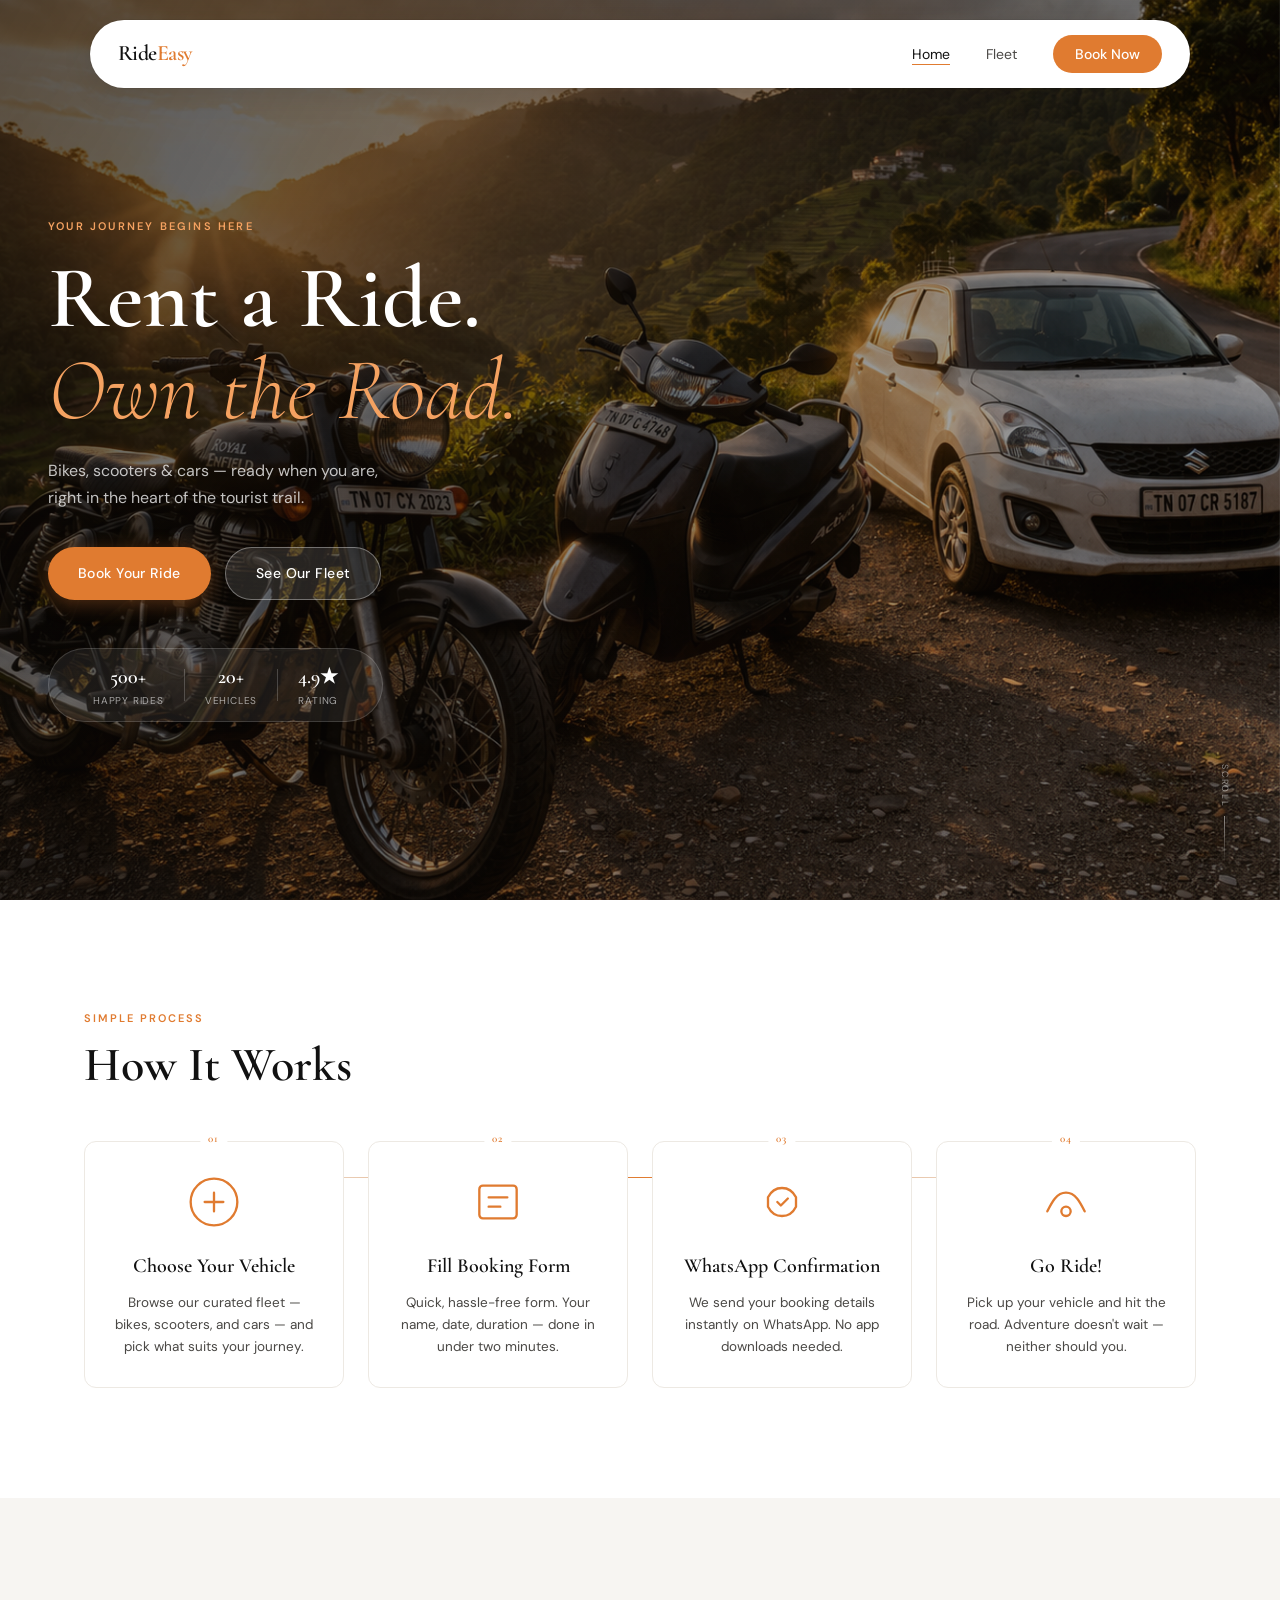
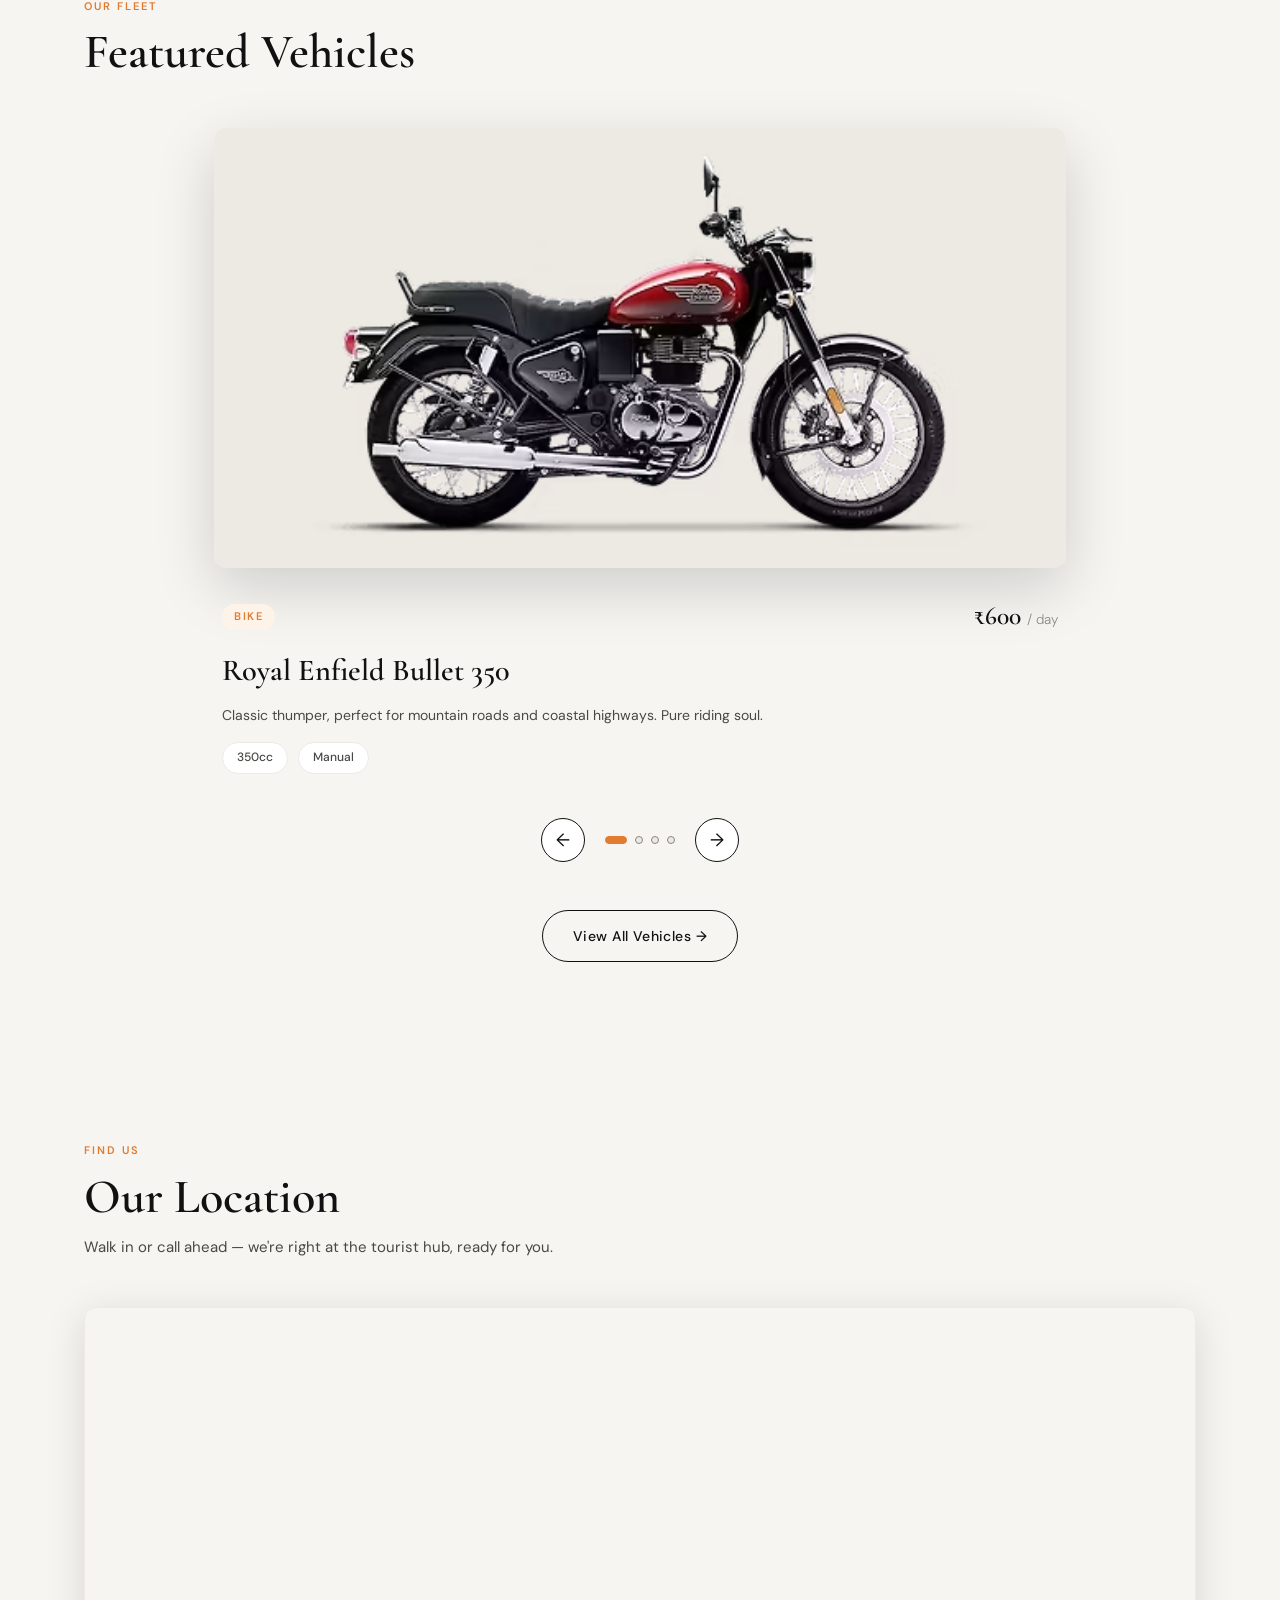
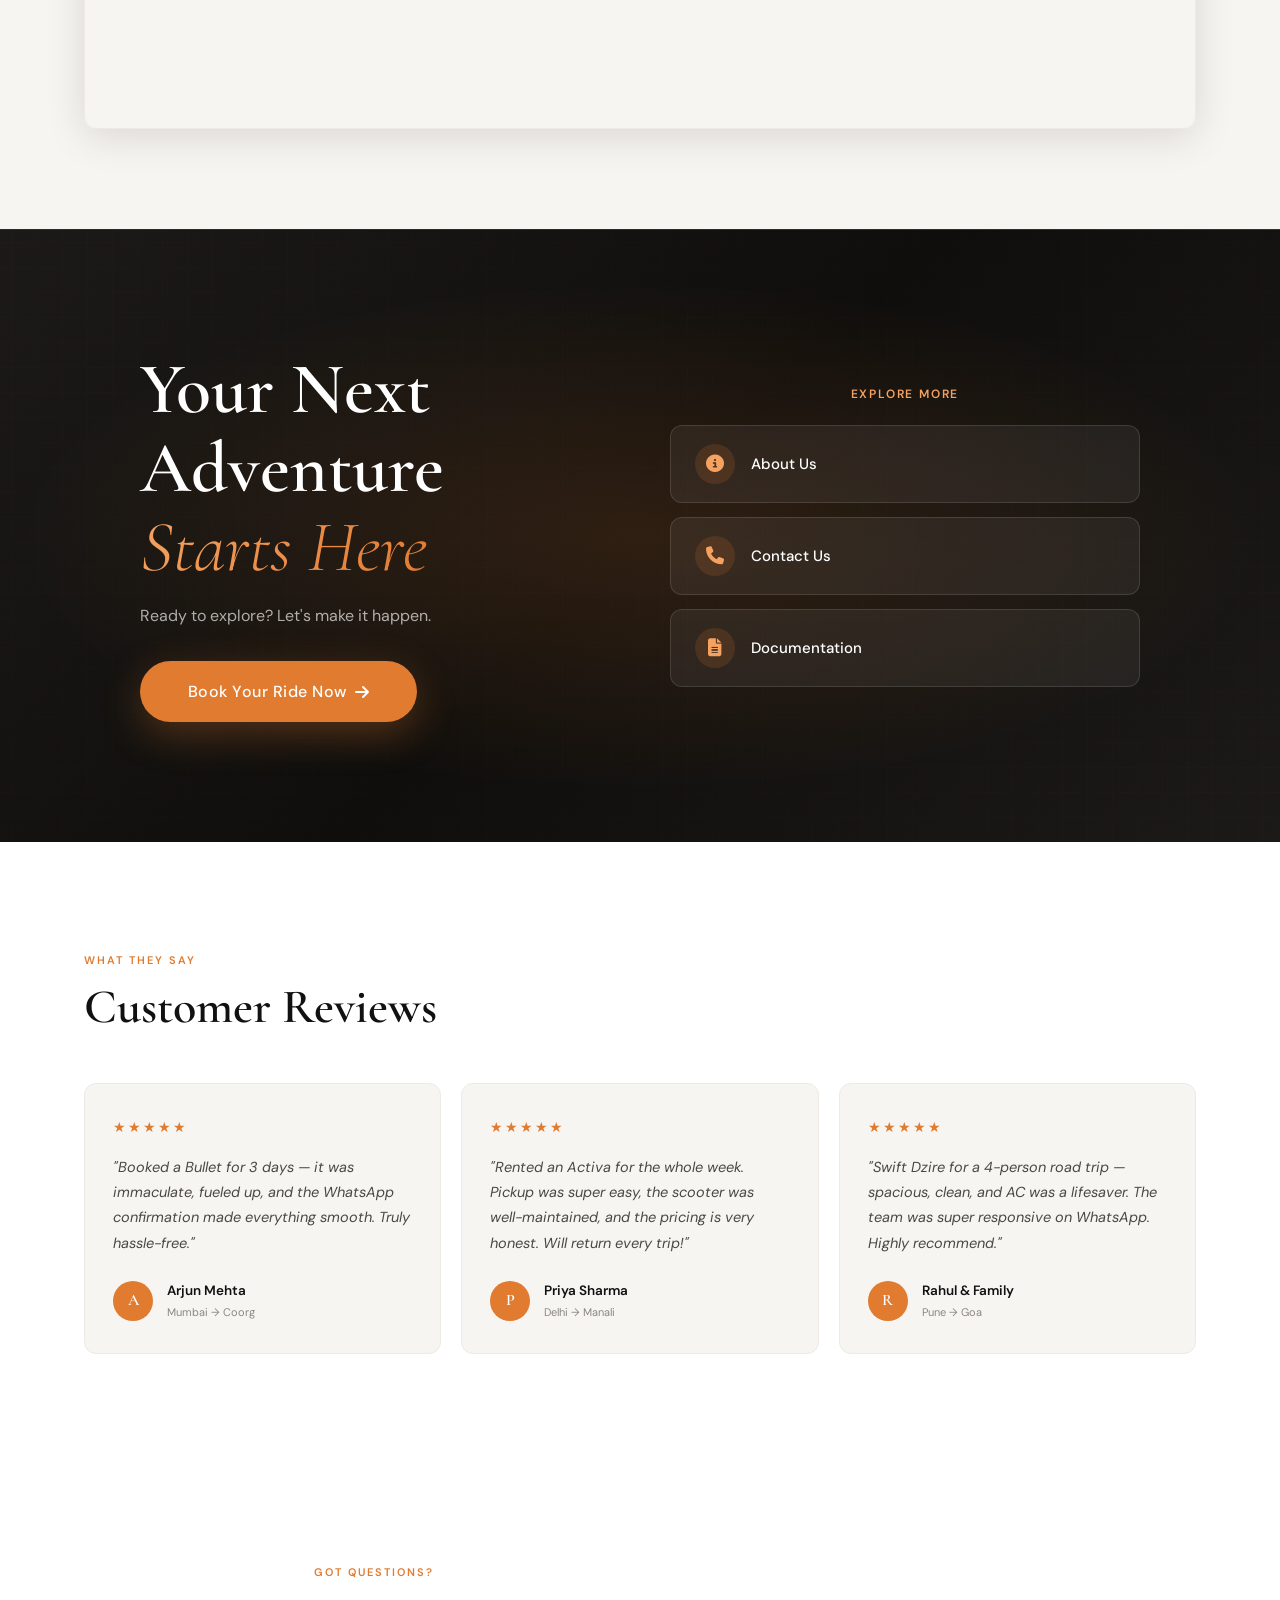
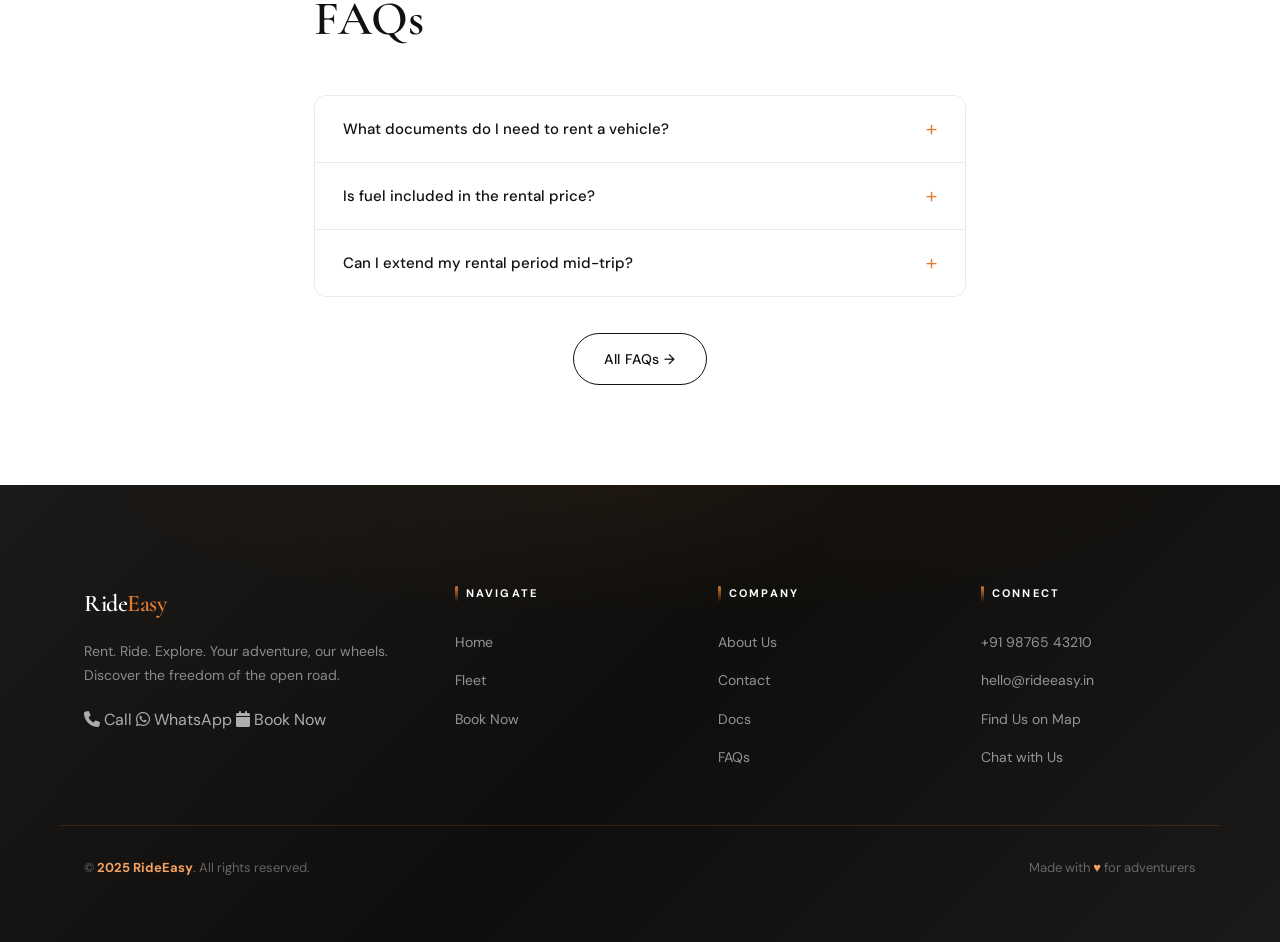
==== commit 8d85d205: "rental bike templates 1" ====
--- a/rental/index.html
+++ b/rental/index.html
@@ -63,107 +63,6 @@
     </div>
   </section>
 
-  <!-- FEATURED VEHICLES -->
-  <section class="featured-vehicles" id="fleet">
-    <div class="container">
-      <div class="section-header">
-        <p class="section-eyebrow">Our Fleet</p>
-        <h2 class="section-title">Featured Vehicles</h2>
-      </div>
-    </div>
-    <div class="vehicle-slider-wrap">
-      <div class="vehicle-slider" id="vehicleSlider">
-
-        <div class="vehicle-slide active">
-          <div class="vehicle-img-wrap">
-            <img src="vehicle1.png" alt="Royal Enfield Bullet" />
-          </div>
-          <div class="vehicle-info">
-            <div class="vehicle-meta">
-              <span class="vehicle-tag">Bike</span>
-              <span class="vehicle-price">₹600 <small>/ day</small></span>
-            </div>
-            <h3 class="vehicle-name">Royal Enfield Bullet 350</h3>
-            <p class="vehicle-desc">Classic thumper, perfect for mountain roads and coastal highways. Pure riding soul.</p>
-            <div class="vehicle-specs">
-              <span>350cc</span>
-              <span>Manual</span>
-              <!-- <span>Helmet Included</span> -->
-            </div>
-          </div>
-        </div>
-
-        <div class="vehicle-slide">
-          <div class="vehicle-img-wrap">
-            <img src="vehicle2.png" alt="Honda Activa Scooter" />
-          </div>
-          <div class="vehicle-info">
-            <div class="vehicle-meta">
-              <span class="vehicle-tag">Scooter</span>
-              <span class="vehicle-price">₹350 <small>/ day</small></span>
-            </div>
-            <h3 class="vehicle-name">Honda Activa 6G</h3>
-            <p class="vehicle-desc">Smooth, fuel-efficient, and easy to ride. The best companion for town explorations.</p>
-            <div class="vehicle-specs">
-              <span>110cc</span>
-              <span>Automatic</span>
-              <span>Under-seat Storage</span>
-            </div>
-          </div>
-        </div>
-
-        <div class="vehicle-slide">
-          <div class="vehicle-img-wrap">
-            <img src="vehicle3.png" alt="Swift Dzire Car" />
-          </div>
-          <div class="vehicle-info">
-            <div class="vehicle-meta">
-              <span class="vehicle-tag">Car</span>
-              <span class="vehicle-price">₹1,800 <small>/ day</small></span>
-            </div>
-            <h3 class="vehicle-name">Maruti Swift Dzire</h3>
-            <p class="vehicle-desc">Spacious, air-conditioned, and reliable. Ideal for families and group travel.</p>
-            <div class="vehicle-specs">
-              <span>5 Seats</span>
-              <span>AC</span>
-              <span>GPS Enabled</span>
-            </div>
-          </div>
-        </div>
-
-        <div class="vehicle-slide">
-          <div class="vehicle-img-wrap">
-            <img src="vehicle1.png" alt="Yamaha FZ Bike" />
-          </div>
-          <div class="vehicle-info">
-            <div class="vehicle-meta">
-              <span class="vehicle-tag">Bike</span>
-              <span class="vehicle-price">₹500 <small>/ day</small></span>
-            </div>
-            <h3 class="vehicle-name">Yamaha FZ-S V3</h3>
-            <p class="vehicle-desc">Sporty, agile, and built for city and highway. Turn heads wherever you go.</p>
-            <div class="vehicle-specs">
-              <span>149cc</span>
-              <span>Manual</span>
-              <span>ABS</span>
-            </div>
-          </div>
-        </div>
-
-      </div>
-
-      <div class="slider-controls">
-        <button class="slider-btn prev" id="prevSlide" aria-label="Previous">&#8592;</button>
-        <div class="slider-dots" id="sliderDots"></div>
-        <button class="slider-btn next" id="nextSlide" aria-label="Next">&#8594;</button>
-      </div>
-    </div>
-
-    <div class="container fleet-btn-wrap">
-      <a href="fleet.html" class="btn btn-outline-dark">View All Vehicles &rarr;</a>
-    </div>
-  </section>
-
   <!-- HOW IT WORKS -->
   <section class="how-it-works" id="how">
     <div class="container">
@@ -212,6 +111,130 @@
           <h3>Go Ride!</h3>
           <p>Pick up your vehicle and hit the road. Adventure doesn't wait — neither should you.</p>
         </div>
+      </div>
+    </div>
+  </section>
+
+  <!-- FEATURED VEHICLES -->
+  <section class="featured-vehicles" id="fleet">
+    <div class="container">
+      <div class="section-header">
+        <p class="section-eyebrow">Our Fleet</p>
+        <h2 class="section-title">Featured Vehicles</h2>
+      </div>
+    </div>
+    <div class="vehicle-slider-wrap">
+      <div class="vehicle-slider" id="vehicleSlider">
+
+        <div class="vehicle-slide active">
+          <div class="vehicle-img-wrap">
+            <img src="vehicle1.png" alt="Royal Enfield Bullet" />
+          </div>
+          <div class="vehicle-info">
+            <div class="vehicle-meta">
+              <span class="vehicle-tag">Bike</span>
+              <span class="vehicle-price">₹600 <small>/ day</small></span>
+            </div>
+            <h3 class="vehicle-name">Royal Enfield Bullet 350</h3>
+            <p class="vehicle-desc">Classic thumper, perfect for mountain roads and coastal highways. Pure riding soul.</p>
+            <div class="vehicle-specs">
+              <span>350cc</span>
+              <span>Manual</span>
+              <!-- <span>Helmet Included</span> -->
+            </div>
+          </div>
+        </div>
+
+        <div class="vehicle-slide">
+          <div class="vehicle-img-wrap">
+            <img src="vehicle2.png" alt="Honda Activa Scooter" />
+          </div>
+          <div class="vehicle-info">
+            <div class="vehicle-meta">
+              <span class="vehicle-tag">Scooter</span>
+              <span class="vehicle-price">₹350 <small>/ day</small></span>
+            </div>
+            <h3 class="vehicle-name">Honda Activa 6G</h3>
+            <p class="vehicle-desc">Smooth, fuel-efficient, and easy to ride. The best companion for town explorations.</p>
+            <div class="vehicle-specs">
+              <span>110cc</span>
+              <span>Automatic</span>
+              <span>Under-seat Storage</span>
+            </div>
+          </div>
+        </div>
+
+        <div class="vehicle-slide">
+          <div class="vehicle-img-wrap">
+            <img src="vehicle3.png" alt="Swift Dzire Car" />
+          </div>
+          <div class="vehicle-info">
+            <div class="vehicle-meta">
+              <span class="vehicle-tag">Car</span>
+              <span class="vehicle-price">₹1,800 <small>/ day</small></span>
+            </div>
+            <h3 class="vehicle-name">Maruti Swift Dzire</h3>
+            <p class="vehicle-desc">Spacious, air-conditioned, and reliable. Ideal for families and group travel.</p>
+            <div class="vehicle-specs">
+              <span>5 Seats</span>
+              <span>AC</span>
+              <span>GPS Enabled</span>
+            </div>
+          </div>
+        </div>
+
+        <div class="vehicle-slide">
+          <div class="vehicle-img-wrap">
+            <img src="vehicle1.png" alt="Yamaha FZ Bike" />
+          </div>
+          <div class="vehicle-info">
+            <div class="vehicle-meta">
+              <span class="vehicle-tag">Bike</span>
+              <span class="vehicle-price">₹500 <small>/ day</small></span>
+            </div>
+            <h3 class="vehicle-name">Yamaha FZ-S V3</h3>
+            <p class="vehicle-desc">Sporty, agile, and built for city and highway. Turn heads wherever you go.</p>
+            <div class="vehicle-specs">
+              <span>149cc</span>
+              <span>Manual</span>
+              <span>ABS</span>
+            </div>
+          </div>
+        </div>
+
+      </div>
+
+      <div class="slider-controls">
+        <button class="slider-btn prev" id="prevSlide" aria-label="Previous">&#8592;</button>
+        <div class="slider-dots" id="sliderDots"></div>
+        <button class="slider-btn next" id="nextSlide" aria-label="Next">&#8594;</button>
+      </div>
+    </div>
+
+    <div class="container fleet-btn-wrap">
+      <a href="fleet.html" class="btn btn-outline-dark">View All Vehicles &rarr;</a>
+    </div>
+  </section>
+
+  <!-- MAP -->
+  <section class="map-section" id="location">
+    <div class="container">
+      <div class="section-header">
+        <p class="section-eyebrow">Find Us</p>
+        <h2 class="section-title">Our Location</h2>
+        <p class="section-desc">Walk in or call ahead — we're right at the tourist hub, ready for you.</p>
+      </div>
+      <div class="map-wrapper">
+        <iframe
+          src="https://www.google.com/maps/embed?pb=!1m18!1m12!1m3!1d30594.726399999998!2d73.6574!3d17.9236!2m3!1f0!2f0!3f0!3m2!1i1024!2i768!4f13.1!3m3!1m2!1s0x3bc2dead2f0d7c75%3A0x7a3bac8e5d9e0ed7!2sMahabaleshwar%2C%20Maharashtra!5e0!3m2!1sen!2sin!4v1700000000000"
+          width="100%"
+          height="420"
+          style="border:0;"
+          allowfullscreen=""
+          loading="lazy"
+          referrerpolicy="no-referrer-when-downgrade"
+          title="RideEasy Location">
+        </iframe>
       </div>
     </div>
   </section>
@@ -293,29 +316,6 @@
     </div>
   </section>
 
-  <!-- MAP -->
-  <section class="map-section" id="location">
-    <div class="container">
-      <div class="section-header">
-        <p class="section-eyebrow">Find Us</p>
-        <h2 class="section-title">Our Location</h2>
-        <p class="section-desc">Walk in or call ahead — we're right at the tourist hub, ready for you.</p>
-      </div>
-      <div class="map-wrapper">
-        <iframe
-          src="https://www.google.com/maps/embed?pb=!1m18!1m12!1m3!1d30594.726399999998!2d73.6574!3d17.9236!2m3!1f0!2f0!3f0!3m2!1i1024!2i768!4f13.1!3m3!1m2!1s0x3bc2dead2f0d7c75%3A0x7a3bac8e5d9e0ed7!2sMahabaleshwar%2C%20Maharashtra!5e0!3m2!1sen!2sin!4v1700000000000"
-          width="100%"
-          height="420"
-          style="border:0;"
-          allowfullscreen=""
-          loading="lazy"
-          referrerpolicy="no-referrer-when-downgrade"
-          title="RideEasy Location">
-        </iframe>
-      </div>
-    </div>
-  </section>
-
   <!-- FAQ -->
   <section class="faq-section" id="faq">
     <div class="container faq-inner">
--- a/rental/css/style.css
+++ b/rental/css/style.css
@@ -1041,7 +1041,7 @@
     border-radius: 16px;
   }
   .hero { height: 75vh; min-height: 480px; }
-  .hero-img { object-fit: cover; object-position: center center; }
+  .hero-img { object-fit: cover; object-position: center left; }
   .hero-content { padding: 0 24px; margin-top: 12px; }
   .hero-title { font-size: clamp(2rem, 4.5vw, 3rem); }
   .hero-sub { font-size: 14px; margin-bottom: 24px; }
@@ -1071,7 +1071,7 @@
 
 @media (max-width: 480px) {
   .hero { height: 70vh; min-height: 420px; }
-  .hero-img { object-fit: cover; object-position: center right; }
+  .hero-img { object-fit: cover; object-position: center left; }
   .hero-content { padding: 0 18px; margin-top: 8px; }
   .hero-eyebrow { font-size: 9px; margin-bottom: 10px; }
   .hero-title { font-size: clamp(1.6rem, 4vw, 2.5rem); line-height: 1.1; margin-bottom: 12px; }
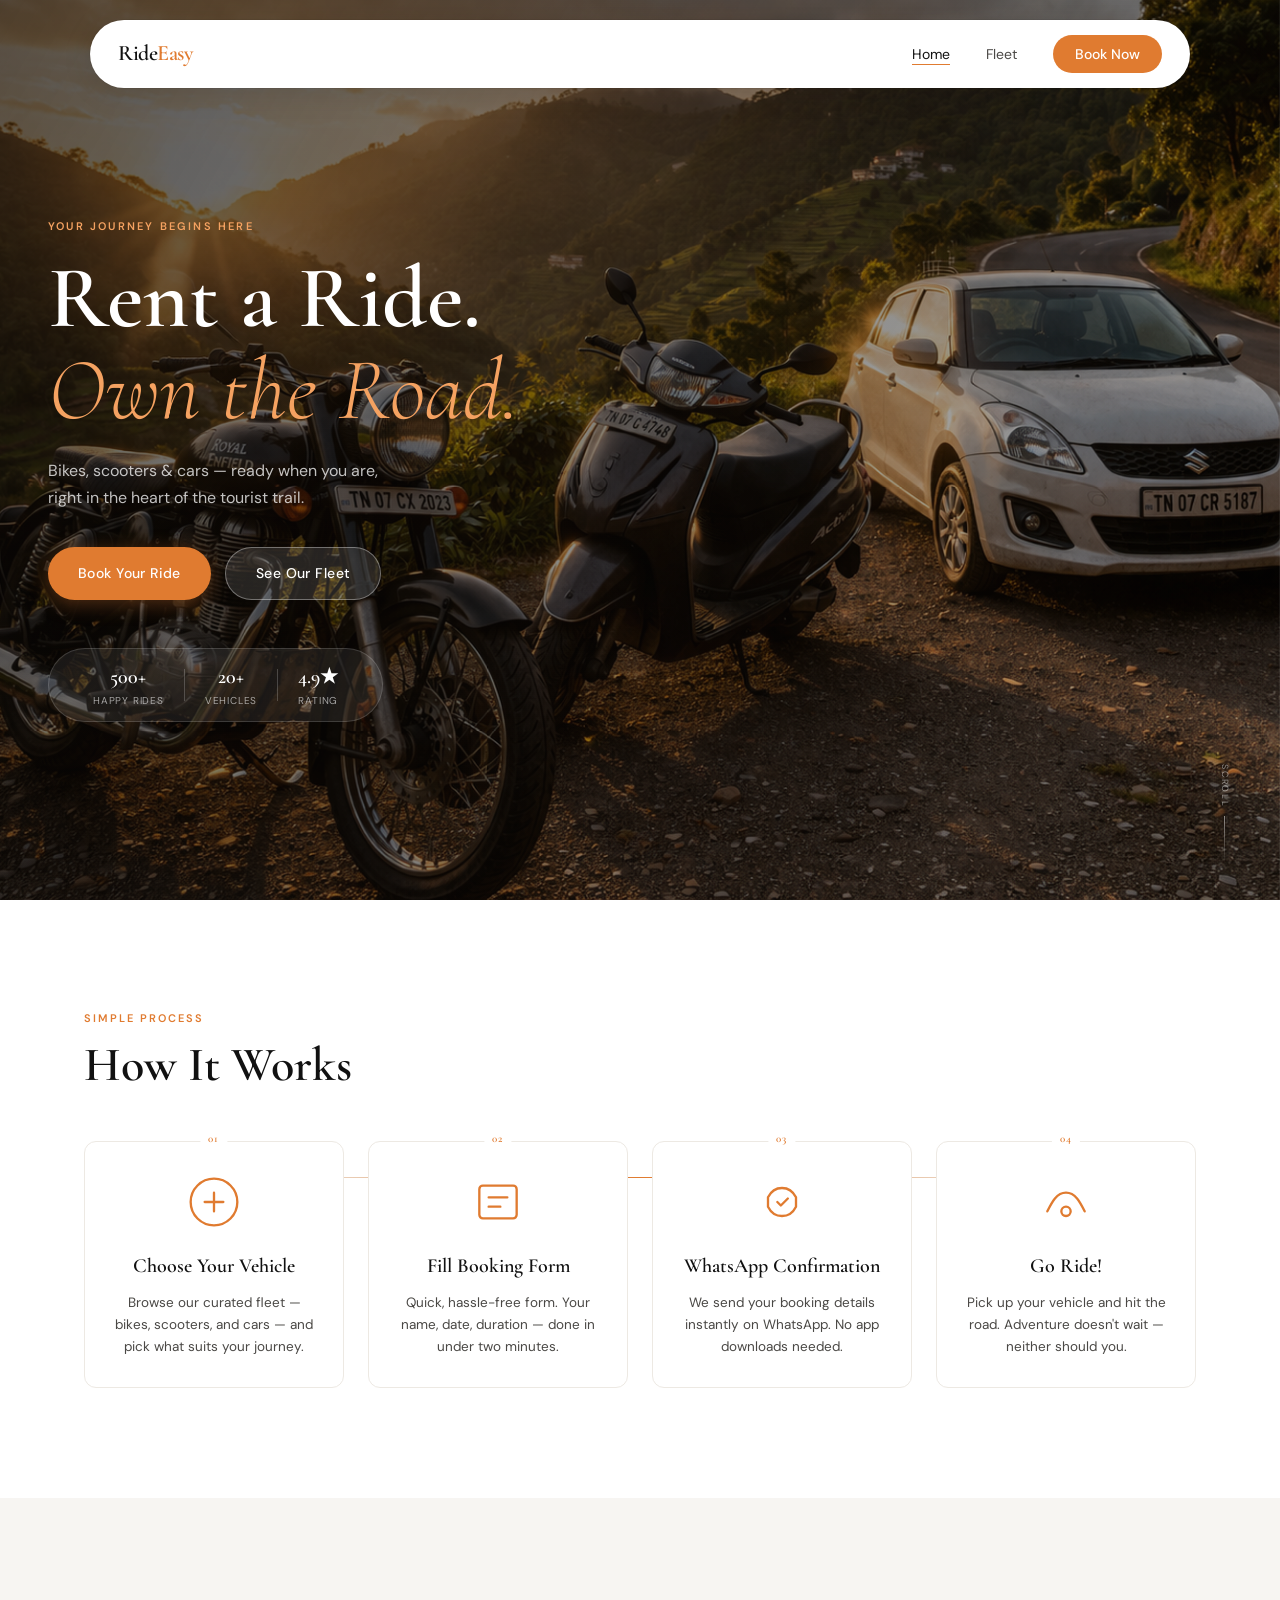
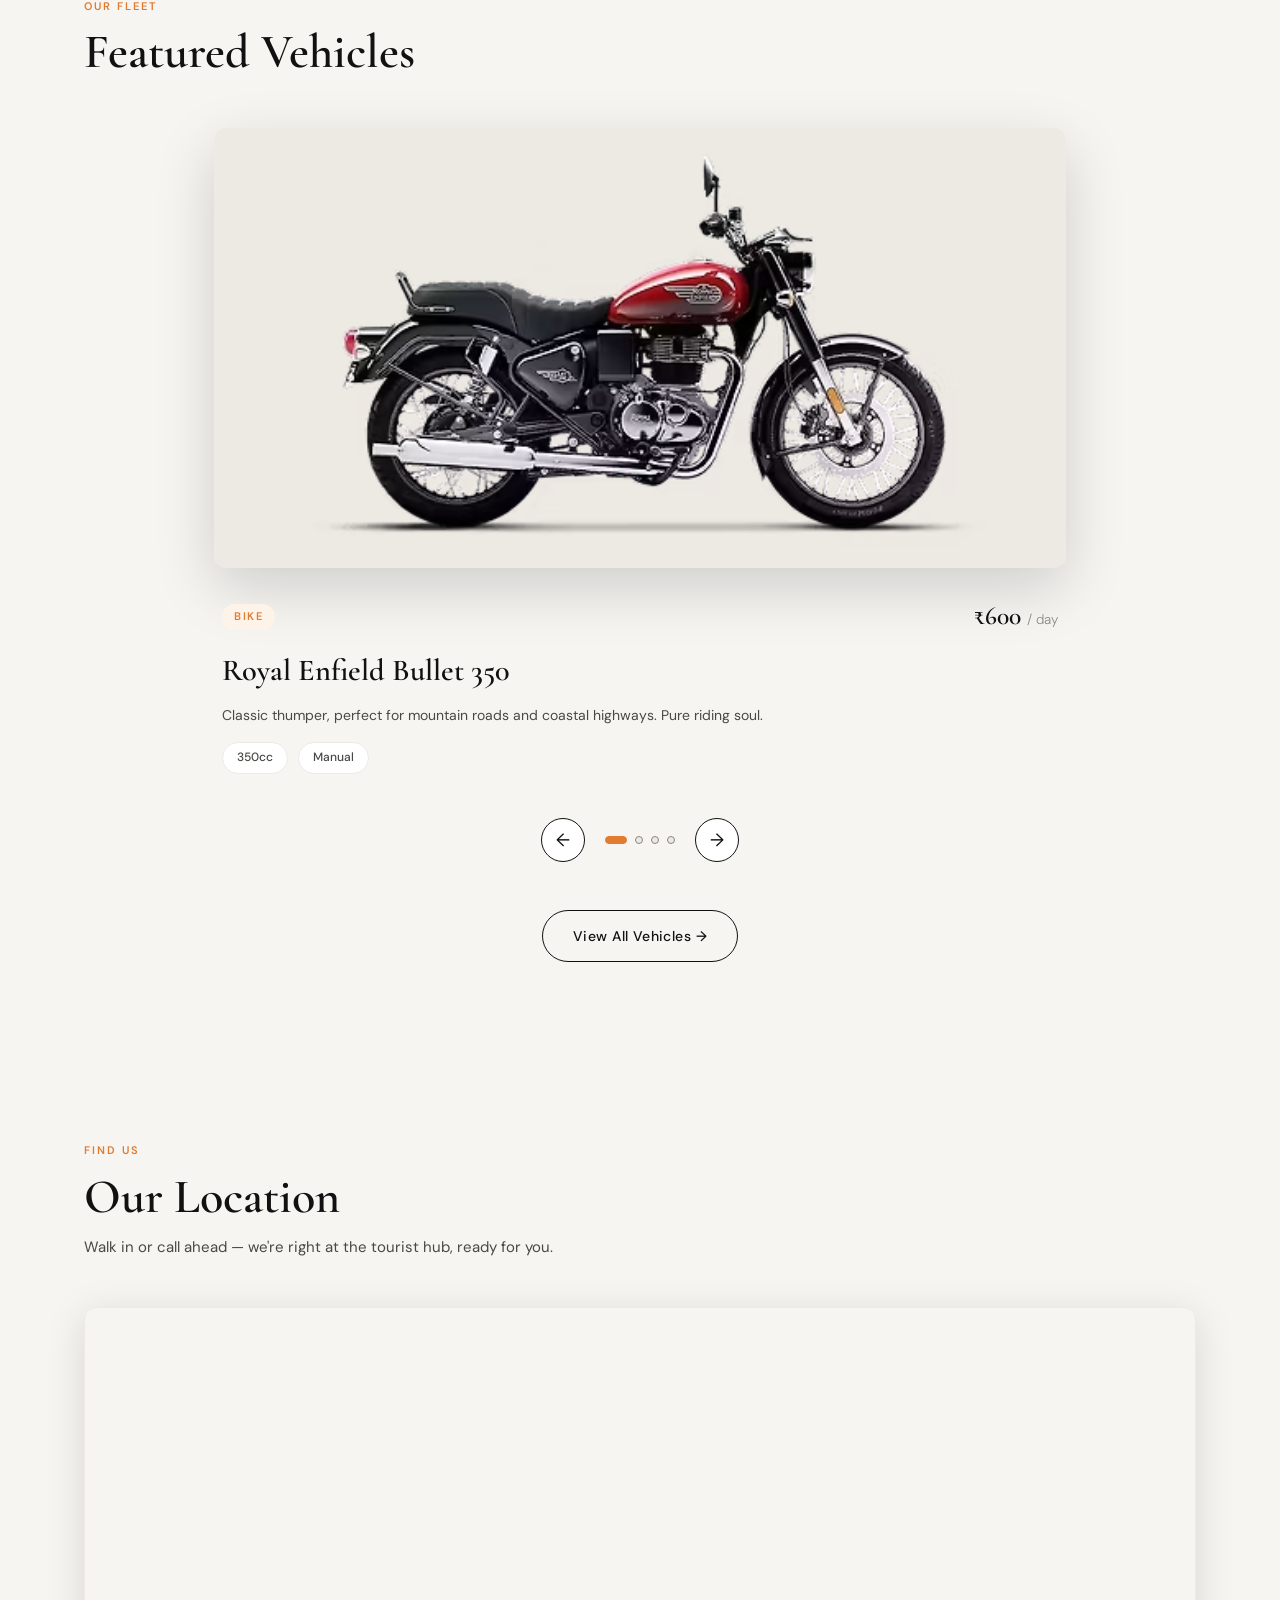
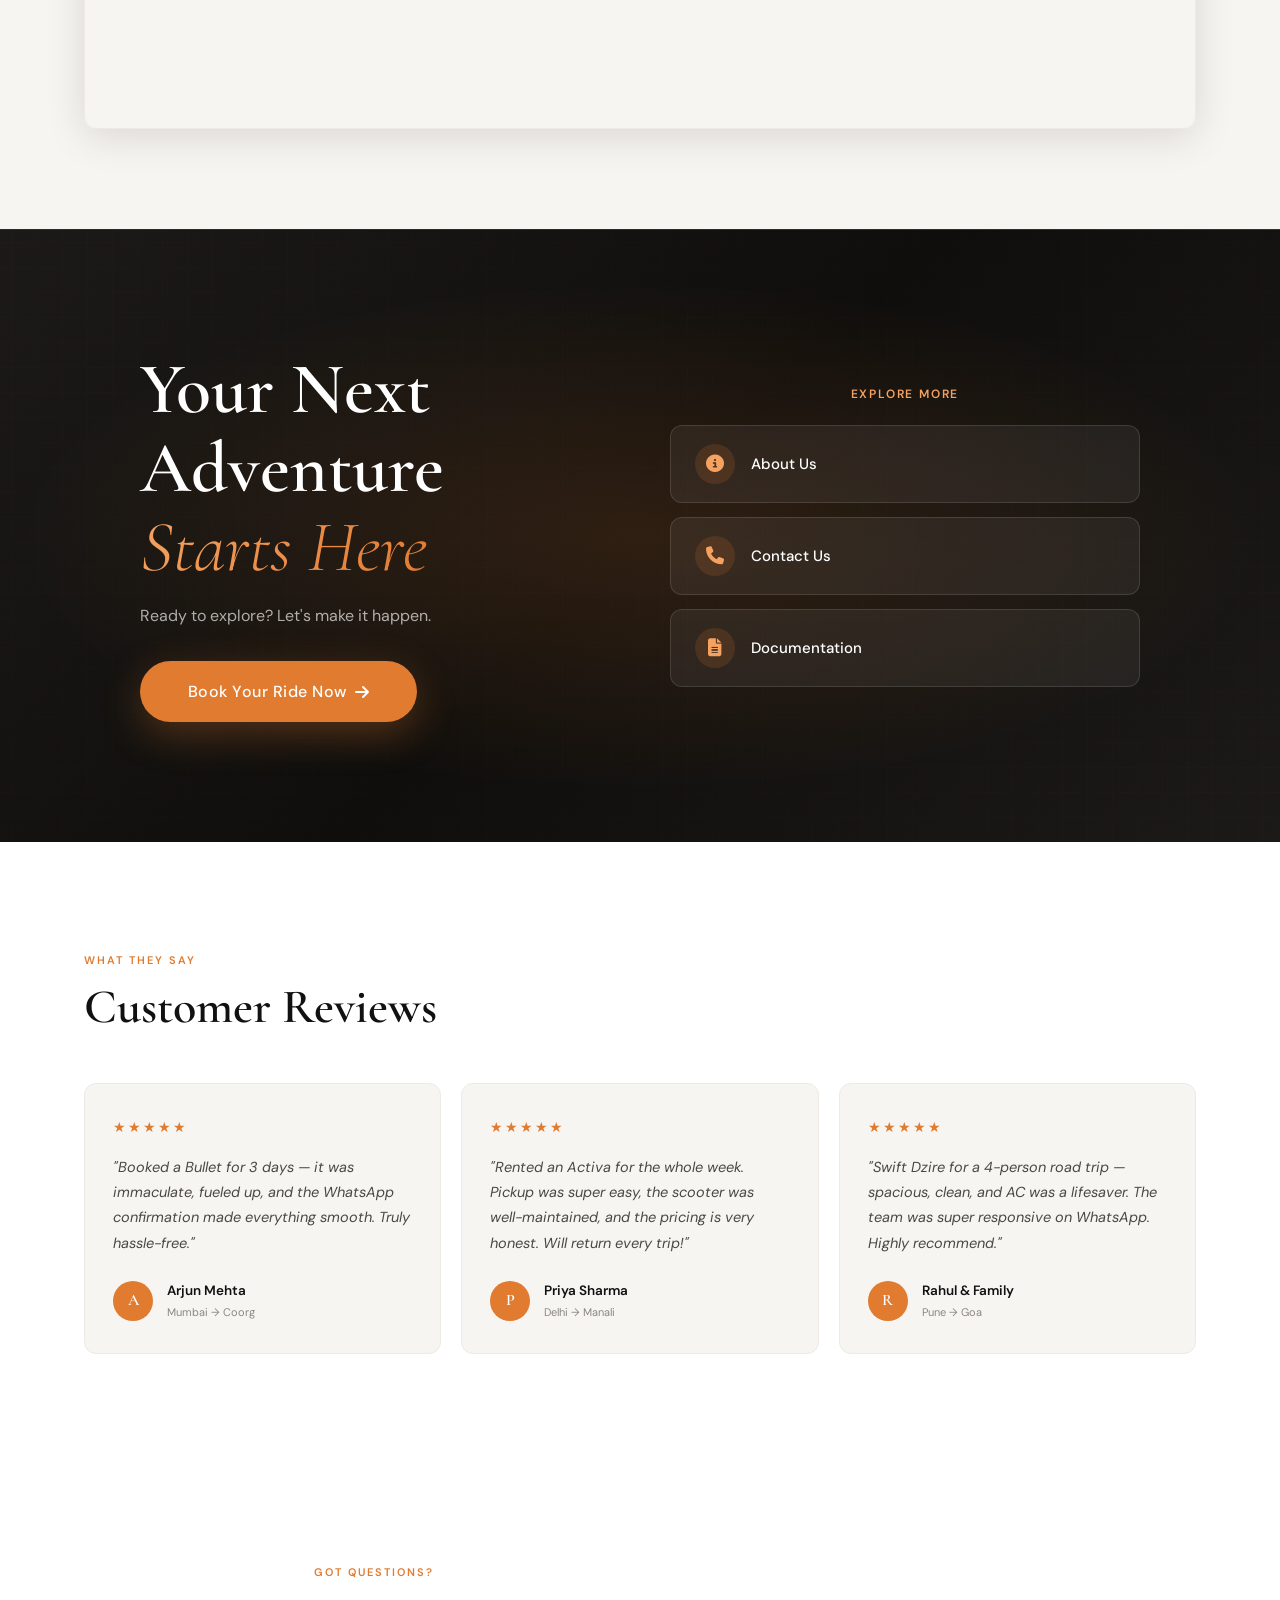
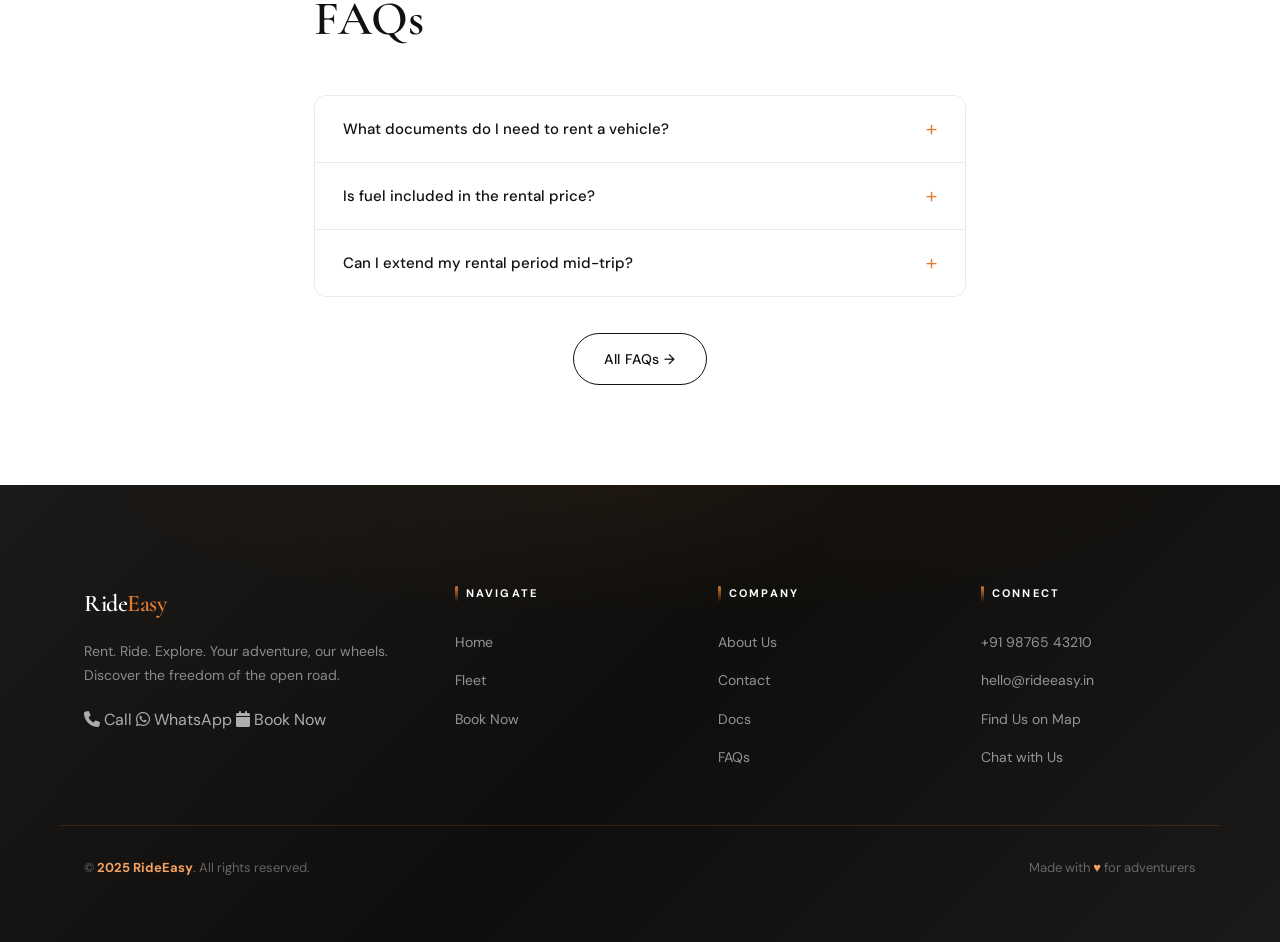
==== commit f11af27d: "rental bike template 1" ====
--- a/rental/index.html
+++ b/rental/index.html
@@ -19,7 +19,7 @@
       <ul class="nav-links">
         <li><a href="index.html" class="active">Home</a></li>
         <li><a href="fleet.html">Fleet</a></li>
-        <li><a href="book.html" class="nav-cta">Book Now</a></li>
+        <li><a href="booking.html" class="nav-cta">Book Now</a></li>
       </ul>
       <button class="hamburger" id="hamburger" aria-label="Menu">
         <span></span><span></span><span></span>
@@ -28,7 +28,7 @@
     <div class="mobile-menu" id="mobileMenu">
       <a href="index.html">Home</a>
       <a href="fleet.html">Fleet</a>
-      <a href="book.html">Book Now</a>
+      <a href="booking.html">Book Now</a>
     </div>
   </nav>
 
